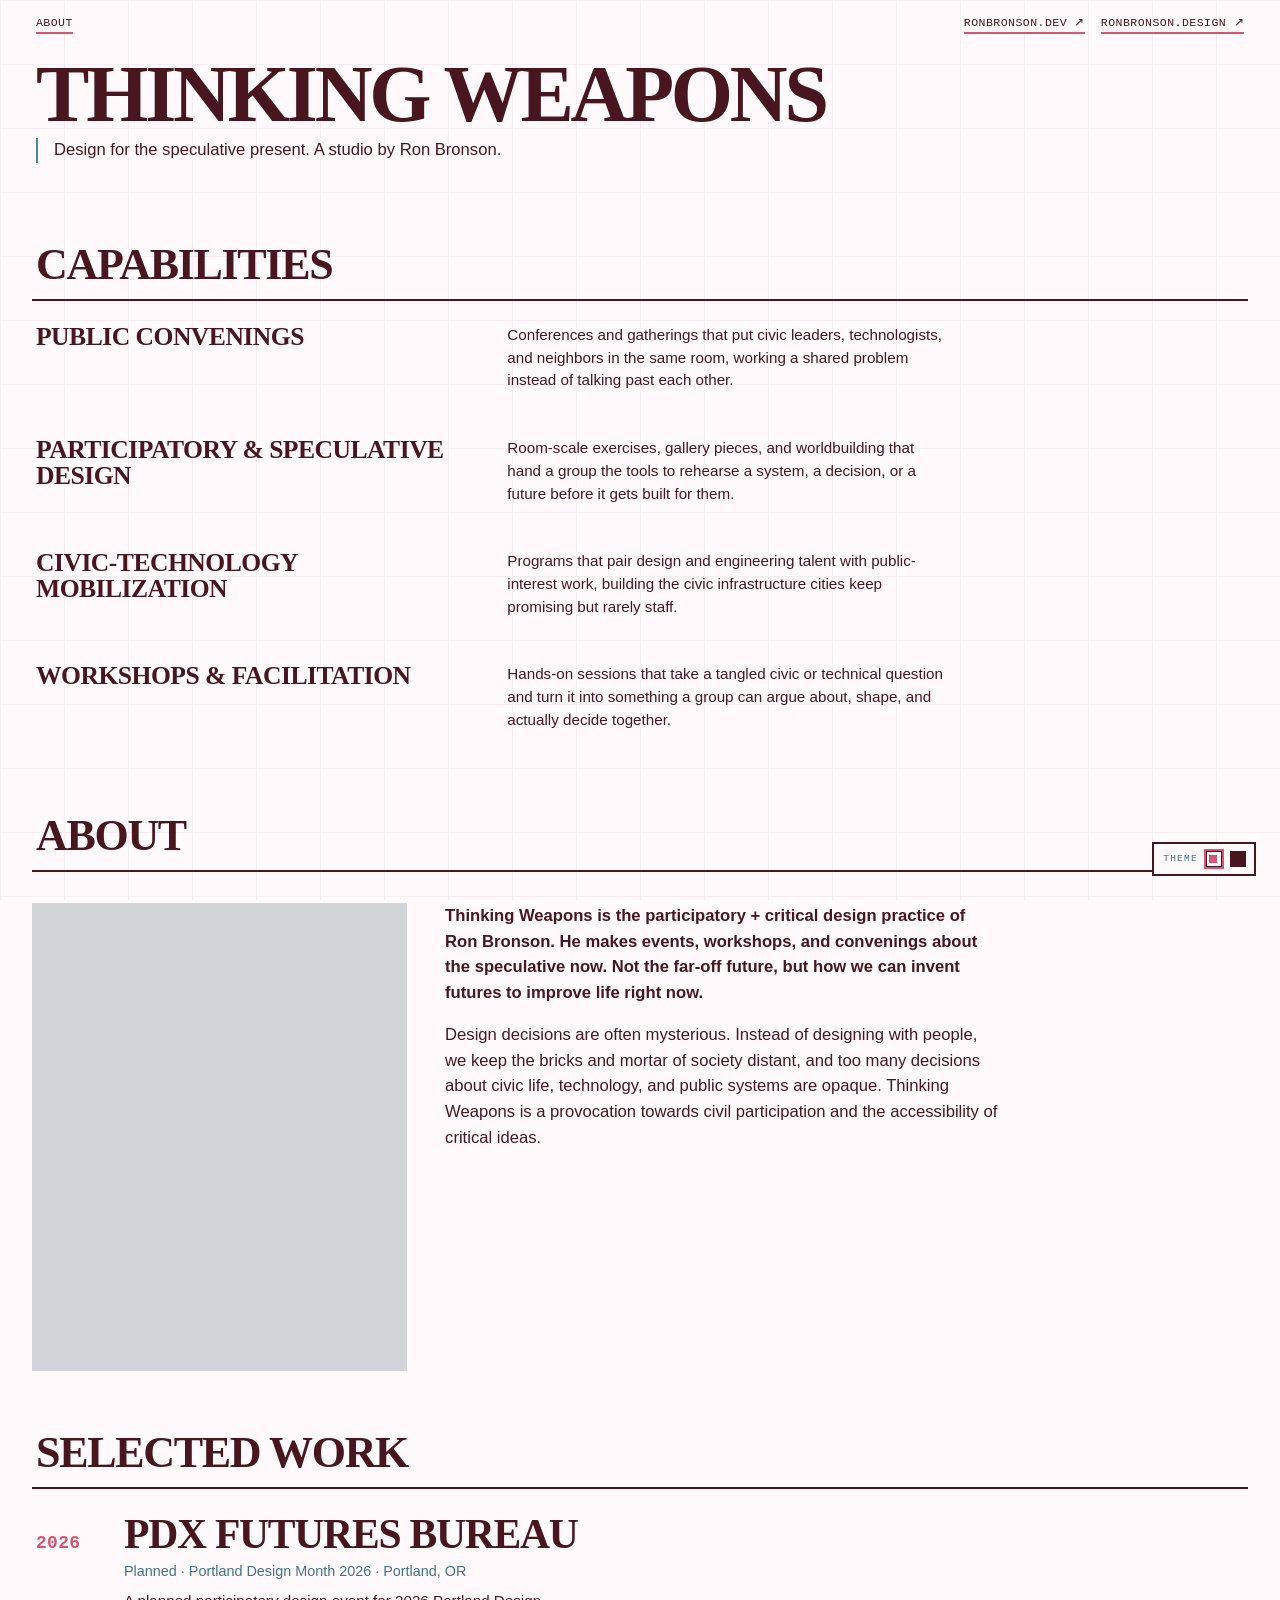
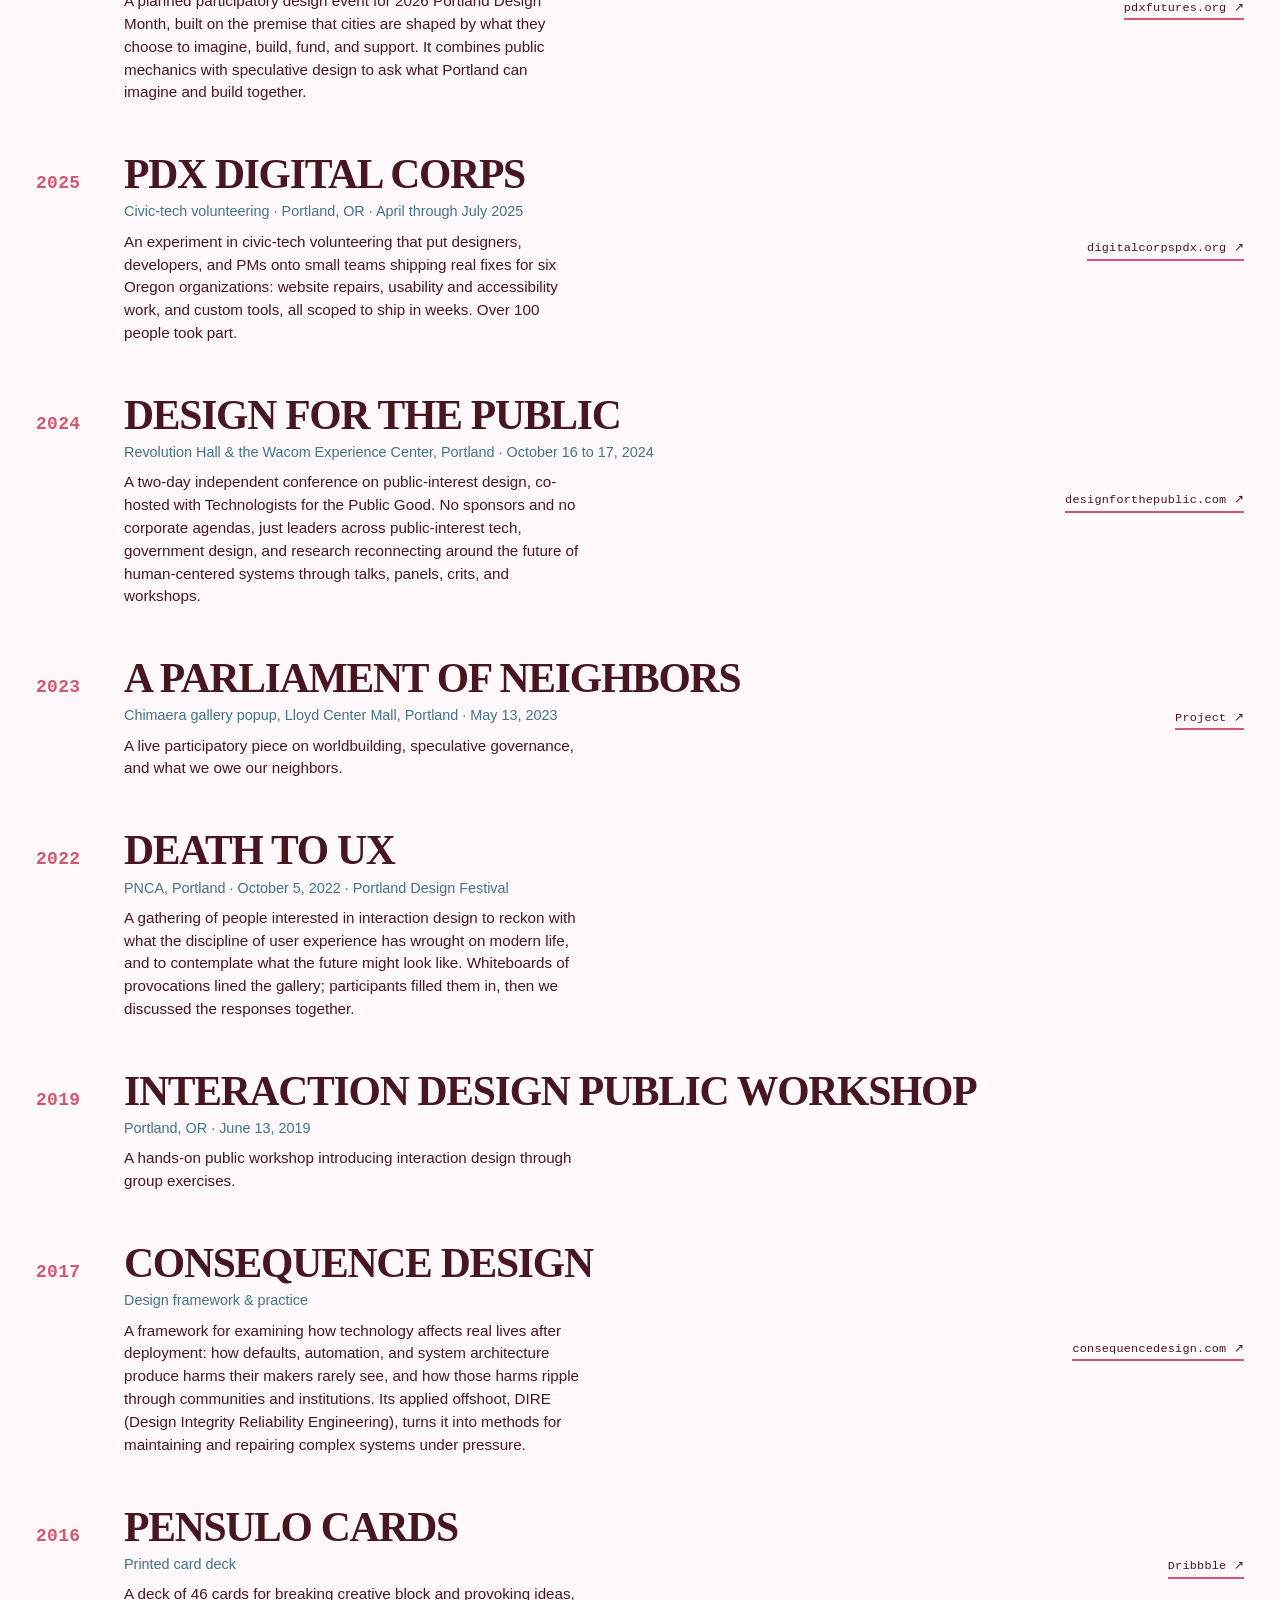
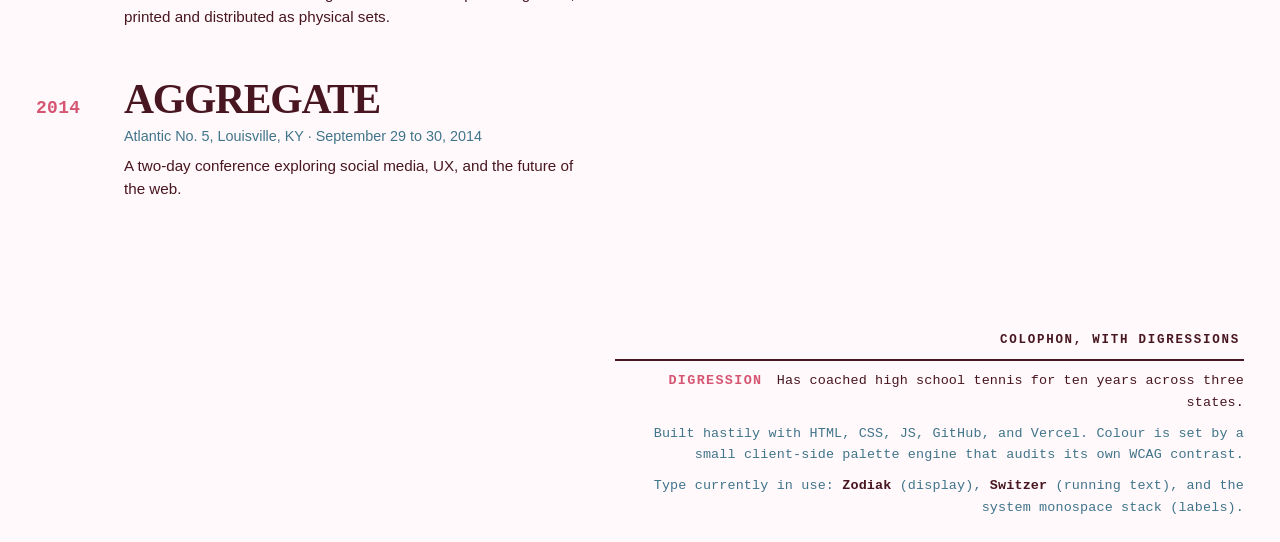
==== index.html @ 035a6232 "Rewrite Consequence Design description from source Describe it as a framework for technology's effec" ====
<!doctype html>
<html lang="en">
  <head>
    <meta charset="utf-8" />
    <meta name="viewport" content="width=device-width, initial-scale=1" />
    <title>Thinking Weapons · Participatory + Critical Design Studio</title>
    <meta
      name="description"
      content="Thinking Weapons is the participatory + critical design practice of Ron Bronson. Multi-day events, workshops, and convenings across civic life, technology, open source, and innovation. Design for the speculative present."
    />
    <link rel="canonical" href="https://thinkingweapons.com/" />
    <meta property="og:type" content="website" />
    <meta property="og:site_name" content="Thinking Weapons" />
    <meta property="og:url" content="https://thinkingweapons.com/" />
    <meta property="og:title" content="Thinking Weapons · Participatory + Critical Design Studio" />
    <meta property="og:description" content="The participatory + critical design practice of Ron Bronson. Multi-day events, workshops, and convenings across civic life, technology, open source, and innovation." />
    <meta property="og:image" content="https://thinkingweapons.com/apple-touch-icon.png" />
    <meta name="twitter:card" content="summary" />
    <meta name="twitter:title" content="Thinking Weapons · Participatory + Critical Design Studio" />
    <meta name="twitter:description" content="The participatory + critical design practice of Ron Bronson. Multi-day events, workshops, and convenings across civic life, technology, open source, and innovation." />
    <meta name="twitter:image" content="https://thinkingweapons.com/apple-touch-icon.png" />
    <link rel="icon" href="favicon.ico" sizes="any" />
    <link rel="icon" type="image/svg+xml" href="favicon.svg" />
    <link rel="icon" type="image/png" sizes="32x32" href="favicon-32.png" />
    <link rel="icon" type="image/png" sizes="16x16" href="favicon-16.png" />
    <link rel="apple-touch-icon" href="apple-touch-icon.png" />
    <link rel="preconnect" href="https://api.fontshare.com" crossorigin />
    <link rel="stylesheet" href="styles.css" />
    <!-- Palette engine sets colour tokens before first paint (no FOUC). -->
    <script src="palette.js"></script>
  </head>
  <body>
    <a class="skip-link" href="#main">Skip to content</a>

    <nav class="topnav" aria-label="Site">
      <a href="#about">About</a>
      <a class="topnav__ext" href="https://ronbronson.dev">ronbronson.dev &#8599;</a>
      <a href="https://ronbronson.design">ronbronson.design &#8599;</a>
    </nav>

    <header class="site-header">
      <a class="site-name" href="index.html" aria-label="Thinking Weapons home">Thinking Weapons</a>
      <p class="site-lede">Design for the speculative present. A studio by Ron Bronson.</p>
    </header>

    <main id="main" tabindex="-1">
      <section class="capabilities" aria-labelledby="capabilities-title">
        <h2 id="capabilities-title">Capabilities</h2>

        <ul class="capability-list">
          <li class="capability">
            <h3 class="capability__title">Public convenings</h3>
            <p class="capability__desc">Conferences and gatherings that put civic leaders, technologists, and neighbors in the same room, working a shared problem instead of talking past each other.</p>
          </li>
          <li class="capability">
            <h3 class="capability__title">Participatory &amp; speculative design</h3>
            <p class="capability__desc">Room-scale exercises, gallery pieces, and worldbuilding that hand a group the tools to rehearse a system, a decision, or a future before it gets built for them.</p>
          </li>
          <li class="capability">
            <h3 class="capability__title">Civic-technology mobilization</h3>
            <p class="capability__desc">Programs that pair design and engineering talent with public-interest work, building the civic infrastructure cities keep promising but rarely staff.</p>
          </li>
          <li class="capability">
            <h3 class="capability__title">Workshops &amp; facilitation</h3>
            <p class="capability__desc">Hands-on sessions that take a tangled civic or technical question and turn it into something a group can argue about, shape, and actually decide together.</p>
          </li>
        </ul>
      </section>

      <section class="about" id="about" aria-labelledby="about-title">
        <h2 id="about-title">About</h2>

        <div class="about__body">
          <figure class="about__photo">
            <img src="studio.jpg" alt="Ron Bronson, Thinking Weapons" loading="lazy" onerror="this.style.display='none'" />
          </figure>
          <div class="about__text">
            <p>Thinking Weapons is the participatory + critical design practice of Ron Bronson. He makes events, workshops, and convenings about the speculative now. Not the far-off future, but how we can invent futures to improve life right now.</p>
            <p>Design decisions are often mysterious. Instead of designing with people, we keep the bricks and mortar of society distant, and too many decisions about civic life, technology, and public systems are opaque. Thinking Weapons is a provocation towards civil participation and the accessibility of critical ideas.</p>
          </div>
        </div>
      </section>

      <section class="events" aria-labelledby="events-title">
        <h2 id="events-title">Selected work</h2>

        <ol class="event-list">
          <li class="event">
            <span class="event__year">2026</span>
            <div class="event__body">
              <h3 class="event__title">PDX Futures Bureau</h3>
              <p class="event__place">Planned &middot; Portland Design Month 2026 &middot; Portland, OR</p>
              <p class="event__desc">A planned participatory design event for 2026 Portland Design Month, built on the premise that cities are shaped by what they choose to imagine, build, fund, and support. It combines public mechanics with speculative design to ask what Portland can imagine and build together.</p>
            </div>
            <a class="event__link" href="https://pdxfutures.org" target="_blank" rel="noopener">pdxfutures.org &#8599;</a>
          </li>

          <li class="event">
            <span class="event__year">2025</span>
            <div class="event__body">
              <h3 class="event__title">PDX Digital Corps</h3>
              <p class="event__place">Civic-tech volunteering &middot; Portland, OR &middot; April through July 2025</p>
              <p class="event__desc">An experiment in civic-tech volunteering that put designers, developers, and PMs onto small teams shipping real fixes for six Oregon organizations: website repairs, usability and accessibility work, and custom tools, all scoped to ship in weeks. Over 100 people took part.</p>
            </div>
            <a class="event__link" href="https://digitalcorpspdx.org" target="_blank" rel="noopener">digitalcorpspdx.org &#8599;</a>
          </li>

          <li class="event">
            <span class="event__year">2024</span>
            <div class="event__body">
              <h3 class="event__title">Design for the Public</h3>
              <p class="event__place">Revolution Hall &amp; the Wacom Experience Center, Portland &middot; October 16 to 17, 2024</p>
              <p class="event__desc">A two-day independent conference on public-interest design, co-hosted with Technologists for the Public Good. No sponsors and no corporate agendas, just leaders across public-interest tech, government design, and research reconnecting around the future of human-centered systems through talks, panels, crits, and workshops.</p>
            </div>
            <a class="event__link" href="https://designforthepublic.com" target="_blank" rel="noopener">designforthepublic.com &#8599;</a>
          </li>

          <li class="event">
            <span class="event__year">2023</span>
            <div class="event__body">
              <h3 class="event__title">A Parliament of Neighbors</h3>
              <p class="event__place">Chimaera gallery popup, Lloyd Center Mall, Portland &middot; May 13, 2023</p>
              <p class="event__desc">A live participatory piece on worldbuilding, speculative governance, and what we owe our neighbors.</p>
            </div>
            <a class="event__link" href="https://www.ronbronson.dev/projects/parliament-of-neighbors.html" target="_blank" rel="noopener">Project &#8599;</a>
          </li>

          <li class="event">
            <span class="event__year">2022</span>
            <div class="event__body">
              <h3 class="event__title">Death to UX</h3>
              <p class="event__place">PNCA, Portland &middot; October 5, 2022 &middot; Portland Design Festival</p>
              <p class="event__desc">A gathering of people interested in interaction design to reckon with what the discipline of user experience has wrought on modern life, and to contemplate what the future might look like. Whiteboards of provocations lined the gallery; participants filled them in, then we discussed the responses together.</p>
            </div>
          </li>

          <li class="event">
            <span class="event__year">2019</span>
            <div class="event__body">
              <h3 class="event__title">Interaction Design Public Workshop</h3>
              <p class="event__place">Portland, OR &middot; June 13, 2019</p>
              <p class="event__desc">A hands-on public workshop introducing interaction design through group exercises.</p>
            </div>
          </li>

          <li class="event">
            <span class="event__year">2017</span>
            <div class="event__body">
              <h3 class="event__title">Consequence Design</h3>
              <p class="event__place">Design framework &amp; practice</p>
              <p class="event__desc">A framework for examining how technology affects real lives after deployment: how defaults, automation, and system architecture produce harms their makers rarely see, and how those harms ripple through communities and institutions. Its applied offshoot, DIRE (Design Integrity Reliability Engineering), turns it into methods for maintaining and repairing complex systems under pressure.</p>
            </div>
            <a class="event__link" href="https://consequencedesign.com" target="_blank" rel="noopener">consequencedesign.com &#8599;</a>
          </li>

          <li class="event">
            <span class="event__year">2016</span>
            <div class="event__body">
              <h3 class="event__title">Pensulo Cards</h3>
              <p class="event__place">Printed card deck</p>
              <p class="event__desc">A deck of 46 cards for breaking creative block and provoking ideas, printed and distributed as physical sets.</p>
            </div>
            <a class="event__link" href="https://dribbble.com/shots/3794375-Pensulo-Card-Deck" target="_blank" rel="noopener">Dribbble &#8599;</a>
          </li>

          <li class="event">
            <span class="event__year">2014</span>
            <div class="event__body">
              <h3 class="event__title">Aggregate</h3>
              <p class="event__place">Atlantic No. 5, Louisville, KY &middot; September 29 to 30, 2014</p>
              <p class="event__desc">A two-day conference exploring social media, UX, and the future of the web.</p>
            </div>
          </li>
        </ol>
      </section>
    </main>

    <footer class="site-footer">
      <section class="colophon" aria-label="Colophon, with Digressions">
        <h2>Colophon, with Digressions</h2>
        <p class="colophon__digression"><span class="digression__label">Digression</span> <span id="digression">Inexplicably, a Green Bay Packers shareholder.</span></p>
        <p>Built hastily with HTML, CSS, JS, GitHub, and Vercel. Colour is set by a small client-side palette engine that audits its own WCAG contrast.</p>
        <p>Type currently in use: <b>Zodiak</b> (display), <b>Switzer</b> (running text), and the system monospace stack (labels).</p>
      </section>
    </footer>
  </body>
</html>
---- styles.css ----
/* ──────────────────────────────────────────────────────────
   Thinking Weapons - participatory design studio.

   A retrofit of the original post-brutalist "Think" scaffold:
   the exposed ruled frames and giant display type are kept, but
   recoloured into a ronbronson.dev / ronbronson.design house
   register - a Bell Labs / IBM technical-memorandum lens. Mono
   metadata labels, a serif display face, and a WCAG-audited
   five-pigment palette written by palette.js before first paint.

   Type (Fontshare-hosted, no Google Fonts - matching the original
   scaffold's ethos; mono falls through to the system stack):
     --display : Zodiak - serif display, masthead + titles
     --text    : Switzer - grotesque body copy (ronbronson's deck face)
     --mono    : system monospace - labels, years, document control
   ────────────────────────────────────────────────────────── */

@import url('https://api.fontshare.com/v2/css?f[]=zodiak@400,700,900&f[]=switzer@400,500,600,700&display=swap');

:root {
  /* Static "Snow" fallback - palette.js overwrites these at load, so a
     JS-off render still lands on the page, never on default white. */
  --bg: #fff9fb;        /* Snow           - paper ground            */
  --bg-deeper: #d3d4d9; /* Alabaster Grey - panel / media ground    */
  --ink: #481620;       /* Night Bordeaux - ink                     */
  --ink-soft: #40748a;  /* Air Force Blue, AA-tuned for soft text   */
  --rule: #4b88a2;      /* Air Force Blue - decorative hairline      */
  --accent: #d55672;    /* Blush Rose     - signal                  */

  /* Structure */
  --frame: 2px;         /* essential grid frame, drawn in --ink */
  --hair: 1px;          /* decorative row hairline, drawn in --rule */
  --max-width: 76rem;

  --display: "Zodiak", "Times New Roman", Georgia, serif;
  --text: "Switzer", "Helvetica Neue", Helvetica, Arial, sans-serif;
  --mono: ui-monospace, SFMono-Regular, Menlo, Consolas, monospace;
}

* {
  box-sizing: border-box;
}

html {
  scroll-behavior: smooth;
}

body {
  margin: 0;
  background: var(--bg);
  color: var(--ink);
  font-family: var(--text);
  font-weight: 500;
  font-size: clamp(1rem, 0.95rem + 0.25vw, 1.15rem);
  line-height: 1.55;
  -webkit-font-smoothing: antialiased;
  text-rendering: optimizeLegibility;
}

/* Faint technical grid - drawn in --ink so it inverts with the theme. */
body::before {
  content: "";
  position: fixed;
  inset: 0;
  pointer-events: none;
  z-index: 0;
  background-image: linear-gradient(var(--ink) 1px, transparent 1px),
    linear-gradient(90deg, var(--ink) 1px, transparent 1px);
  background-size: 4rem 4rem;
  opacity: 0.05;
}

a {
  color: currentColor;
  text-decoration-thickness: 0.1em;
  text-underline-offset: 0.18em;
}

a:hover {
  color: var(--accent);
}

::selection {
  background: var(--accent);
  color: var(--bg);
}

:focus-visible {
  outline: var(--frame) solid var(--accent);
  outline-offset: 0.25rem;
}

.skip-link {
  position: absolute;
  left: 1rem;
  top: 1rem;
  z-index: 3;
  transform: translateY(-200%);
  border: var(--frame) solid var(--ink);
  background: var(--bg);
  padding: 0.6rem 0.8rem;
  font-family: var(--mono);
  font-weight: 600;
  text-transform: uppercase;
}

.skip-link:focus {
  transform: translateY(0);
}

.topnav,
.site-header,
main,
.site-footer {
  position: relative;
  z-index: 1;
  width: min(100% - 1.5rem, var(--max-width));
  margin-inline: auto;
}

/* ── Cross-site links (top right), ronbronson-style ─────────── */
.topnav {
  display: flex;
  flex-wrap: wrap;
  gap: 0.6rem 1rem;
  padding: 0.85rem 0.25rem 0;
  font-family: var(--mono);
  font-size: 0.72rem;
  letter-spacing: 0.04em;
  text-transform: uppercase;
}

.topnav__ext {
  margin-left: auto;
}

.topnav a {
  color: var(--ink);
  text-decoration: none;
  border-bottom: var(--frame) solid var(--accent);
  padding-bottom: 1px;
}

/* ── Masthead ───────────────────────────────────────────────── */
.site-header {
  display: grid;
  gap: 0.5rem;
  padding: 1.5rem 0.25rem 1.25rem;
}

.site-header p,
.site-footer p,
h1,
h2,
h3,
p {
  margin: 0;
}

.site-name {
  font-family: var(--display);
  font-size: clamp(1.9rem, 7vw, 5rem);
  font-weight: 900;
  letter-spacing: -0.04em;
  line-height: 0.9;
  white-space: nowrap;
  text-decoration: none;
  text-transform: uppercase;
}

.site-lede {
  font-family: var(--text);
  font-weight: 500;
  font-size: clamp(1rem, 1.3vw, 1.2rem);
  line-height: 1.5;
  color: var(--ink);
  max-width: 46rem;
  margin-top: 0.9rem;
  border-left: var(--frame) solid var(--rule);
  padding-left: 1rem;
}

/* ── Section labels (mono metadata) ─────────────────────────── */
.label {
  display: block;
  padding: 0 0.25rem 0.6rem;
  font-family: var(--mono);
  font-size: 0.74rem;
  font-weight: 600;
  letter-spacing: 0.12em;
  text-transform: uppercase;
  color: var(--ink-soft);
}

/* ── Bio / intro ────────────────────────────────────────────── */
.bio {
  display: grid;
  gap: 1.25rem;
  padding: clamp(2rem, 6vw, 4.5rem) 0.25rem;
}

.bio .label {
  border-bottom: 0;
  padding: 0;
}

h1 {
  max-width: 36rem;
  font-family: var(--display);
  font-size: clamp(1.7rem, 3.4vw, 3rem);
  font-weight: 700;
  letter-spacing: -0.02em;
  line-height: 1.04;
}

.bio p {
  max-width: 46rem;
  color: var(--ink);
}

.bio > p:first-of-type {
  border-left: var(--frame) solid var(--rule);
  padding-left: 1rem;
  font-size: clamp(1.05rem, 2.2vw, 1.6rem);
  font-weight: 600;
  line-height: 1.3;
  letter-spacing: -0.01em;
  text-wrap: balance;
}

/* ── Sections (capabilities, about, events) ─────────────────── */
.events,
.about,
.capabilities {
  margin-top: clamp(2rem, 5vw, 3.75rem);
}

/* The only divider: a single underline beneath each section heading. */
h2 {
  border-bottom: var(--frame) solid var(--ink);
  padding: 0 0.25rem 0.75rem;
  font-family: var(--display);
  font-size: clamp(1.6rem, 3.6vw, 2.75rem);
  font-weight: 900;
  letter-spacing: -0.03em;
  line-height: 1;
  text-transform: uppercase;
}

/* ── About (inline, with photo) ─────────────────────────────── */
.about__body {
  display: grid;
  grid-template-columns: minmax(11rem, 0.7fr) minmax(0, 1.5fr);
  gap: clamp(1.25rem, 3vw, 2.5rem);
  align-items: start;
  padding-top: clamp(1.25rem, 2.4vw, 2rem);
}

.about__photo {
  margin: 0;
  background: var(--bg-deeper);
  aspect-ratio: 4 / 5;
  overflow: hidden;
}

.about__photo img {
  display: block;
  width: 100%;
  height: 100%;
  object-fit: cover;
}

.about__text {
  display: grid;
  gap: 1rem;
  max-width: 54ch;
}

.about__text p {
  margin: 0;
  font-size: clamp(1rem, 1.3vw, 1.15rem);
  line-height: 1.55;
  color: var(--ink);
}

.about__text p:first-child {
  font-weight: 600;
}

/* ── Capabilities list ──────────────────────────────────────── */
.capability-list {
  margin: 0;
  padding: 0;
  list-style: none;
}

.capability {
  display: grid;
  grid-template-columns: minmax(11rem, 0.85fr) minmax(14rem, 1.4fr);
  gap: 0.4rem 1.5rem;
  padding: clamp(0.9rem, 2vw, 1.4rem) 0.25rem;
}

.capability__title {
  font-family: var(--display);
  font-size: clamp(1.15rem, 2vw, 1.6rem);
  font-weight: 700;
  letter-spacing: -0.02em;
  line-height: 1.02;
  text-transform: uppercase;
}

.capability__desc {
  font-family: var(--text);
  font-size: clamp(0.95rem, 1.1vw, 1.05rem);
  line-height: 1.5;
  color: var(--ink);
  max-width: 52ch;
}

.event-list {
  margin: 0;
  padding: 0;
  list-style: none;
  counter-reset: none;
}

.event {
  display: grid;
  grid-template-columns: minmax(4rem, auto) minmax(0, 1fr) auto;
  align-items: baseline;
  gap: 0.5rem 1.5rem;
  padding: clamp(1rem, 2.2vw, 1.6rem) 0.25rem;
}

.event__year {
  font-family: var(--mono);
  font-size: clamp(1rem, 1.4vw, 1.25rem);
  font-weight: 600;
  color: var(--accent);
  letter-spacing: 0.02em;
}

.event__body {
  display: grid;
  gap: 0.35rem;
}

.event__title {
  font-family: var(--display);
  font-size: clamp(1.5rem, 3.4vw, 2.6rem);
  font-weight: 700;
  letter-spacing: -0.03em;
  line-height: 0.95;
  text-transform: uppercase;
}

.event__place {
  font-family: var(--text);
  font-size: clamp(0.9rem, 1.1vw, 1rem);
  color: var(--ink-soft);
}

.event__desc {
  font-family: var(--text);
  font-size: clamp(0.95rem, 1.1vw, 1.05rem);
  line-height: 1.5;
  color: var(--ink);
  max-width: 54ch;
  margin-top: 0.15rem;
}

.event__link {
  align-self: center;
  font-family: var(--mono);
  font-size: 0.74rem;
  letter-spacing: 0.02em;
  color: var(--ink);
  text-decoration: none;
  white-space: nowrap;
  border-bottom: var(--frame) solid var(--accent);
  padding-bottom: 1px;
}

/* ── Footer / colophon (ported from ronbronson.dev/.design) ──── */
.site-footer {
  margin-top: clamp(3rem, 7vw, 5.5rem);
  padding: 1.25rem 0.25rem 1.5rem;
}

.colophon {
  max-width: 78ch;
  margin-left: auto;
  font-family: var(--mono);
  font-size: clamp(0.8rem, 1.05vw, 0.9rem);
  line-height: 1.6;
  letter-spacing: 0.01em;
  color: var(--ink-soft);
  text-align: right;
}

.colophon h2 {
  margin: 0 0 0.6rem;
  font-family: var(--mono);
  font-size: 0.78rem;
  font-weight: 600;
  letter-spacing: 0.14em;
  text-transform: uppercase;
  color: var(--ink);
}

.colophon p {
  margin: 0;
}

.colophon p + p {
  margin-top: 0.7em;
}

.colophon b {
  color: var(--ink);
  font-weight: 600;
}

.colophon a {
  color: var(--ink);
  border-bottom: var(--frame) solid var(--accent);
  padding-bottom: 1px;
  text-decoration: none;
}

.colophon a:hover {
  color: var(--accent);
}

.colophon__digression {
  color: var(--ink);
}

.digression__label {
  margin-right: 6px;
  font-weight: 600;
  letter-spacing: 0.1em;
  text-transform: uppercase;
  color: var(--accent);
}

/* ── Palette dock - square, ruled (ported from ronbronson) ──── */
.palette-dock {
  position: fixed;
  bottom: clamp(0.9rem, 2vw, 1.5rem);
  right: clamp(0.9rem, 2vw, 1.5rem);
  z-index: 80;
  display: inline-flex;
  gap: 0.5rem;
  align-items: center;
  padding: 0.45rem 0.55rem;
  background: var(--bg);
  border: var(--frame) solid var(--ink);
}

.palette-dock__tag {
  font-family: var(--mono);
  font-size: 0.6rem;
  letter-spacing: 0.12em;
  color: var(--ink-soft);
}

.palette-swatch {
  width: 16px;
  height: 16px;
  border: var(--hair) solid var(--ink);
  background: var(--sw-bg);
  padding: 0;
  cursor: pointer;
  position: relative;
  transition: transform 0.1s ease;
}

.palette-swatch::after {
  content: "";
  position: absolute;
  inset: 3px;
  background: var(--sw-accent);
  transform: scale(0);
  transition: transform 0.12s ease;
}

.palette-swatch:hover {
  transform: translateY(-2px);
}

.palette-swatch:focus-visible {
  outline: var(--frame) solid var(--accent);
  outline-offset: 2px;
}

.palette-swatch[aria-pressed="true"] {
  box-shadow: 0 0 0 2px var(--accent);
}

.palette-swatch[aria-pressed="true"]::after {
  transform: scale(1);
}

@media (prefers-reduced-motion: reduce) {
  html {
    scroll-behavior: auto;
  }
  .palette-swatch,
  .palette-swatch::after {
    transition: none;
  }
}

@media (max-width: 720px) {
  .event {
    grid-template-columns: 1fr;
    gap: 0.4rem;
  }

  .capability {
    grid-template-columns: 1fr;
  }

  .about__body {
    grid-template-columns: 1fr;
  }

  .about__photo {
    max-width: 22rem;
  }

  .event__link {
    justify-self: start;
  }
}
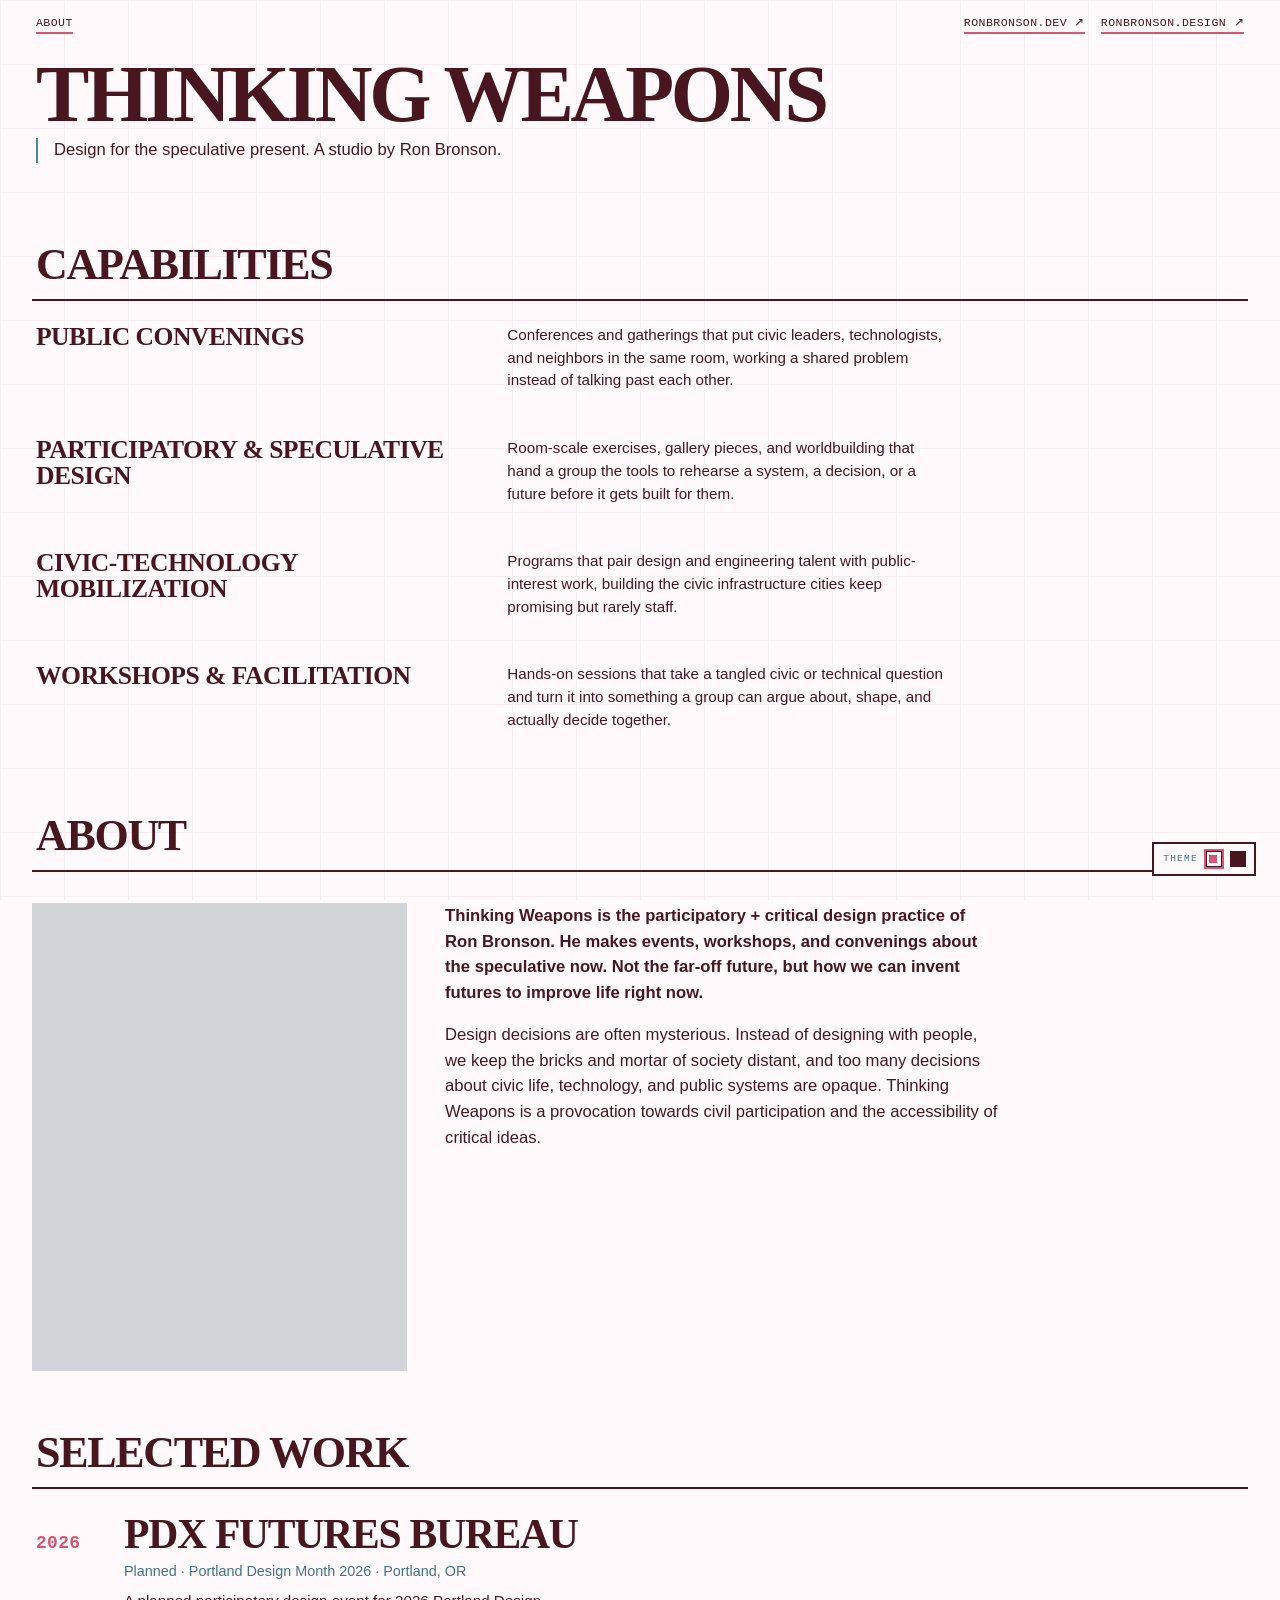
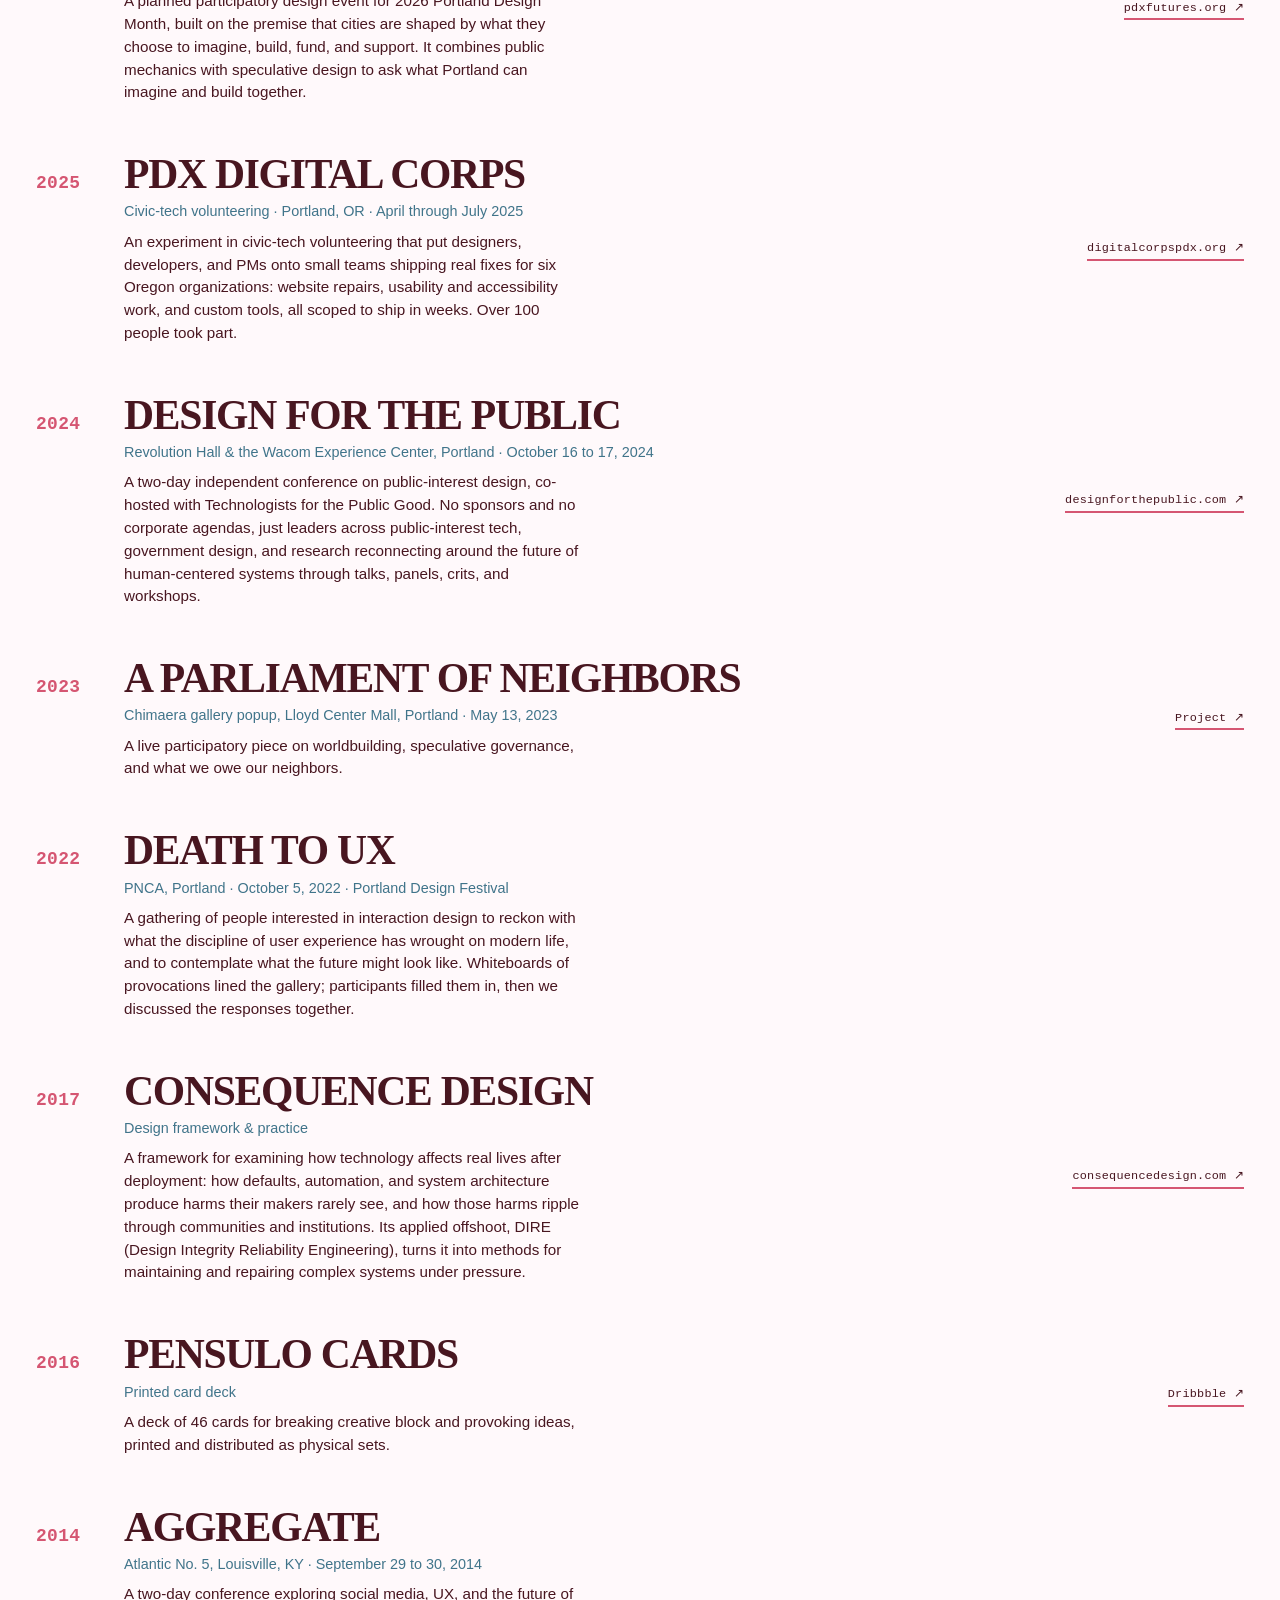
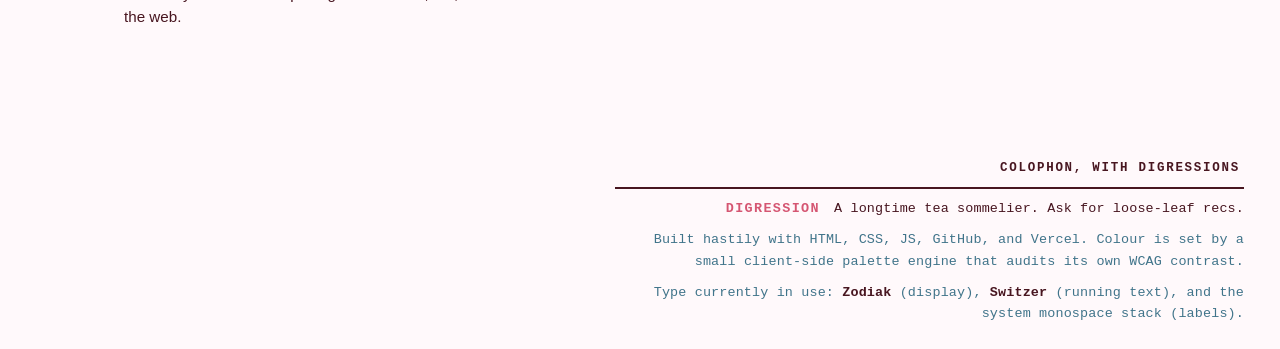
==== commit cd53479e: "Remove the 2019 workshop entry Co-Authored-By: Claude Opus 4.8 <noreply@anthropic.com> Claude-Sessio" ====
--- a/index.html
+++ b/index.html
@@ -135,15 +135,6 @@
           </li>
 
           <li class="event">
-            <span class="event__year">2019</span>
-            <div class="event__body">
-              <h3 class="event__title">Interaction Design Public Workshop</h3>
-              <p class="event__place">Portland, OR &middot; June 13, 2019</p>
-              <p class="event__desc">A hands-on public workshop introducing interaction design through group exercises.</p>
-            </div>
-          </li>
-
-          <li class="event">
             <span class="event__year">2017</span>
             <div class="event__body">
               <h3 class="event__title">Consequence Design</h3>
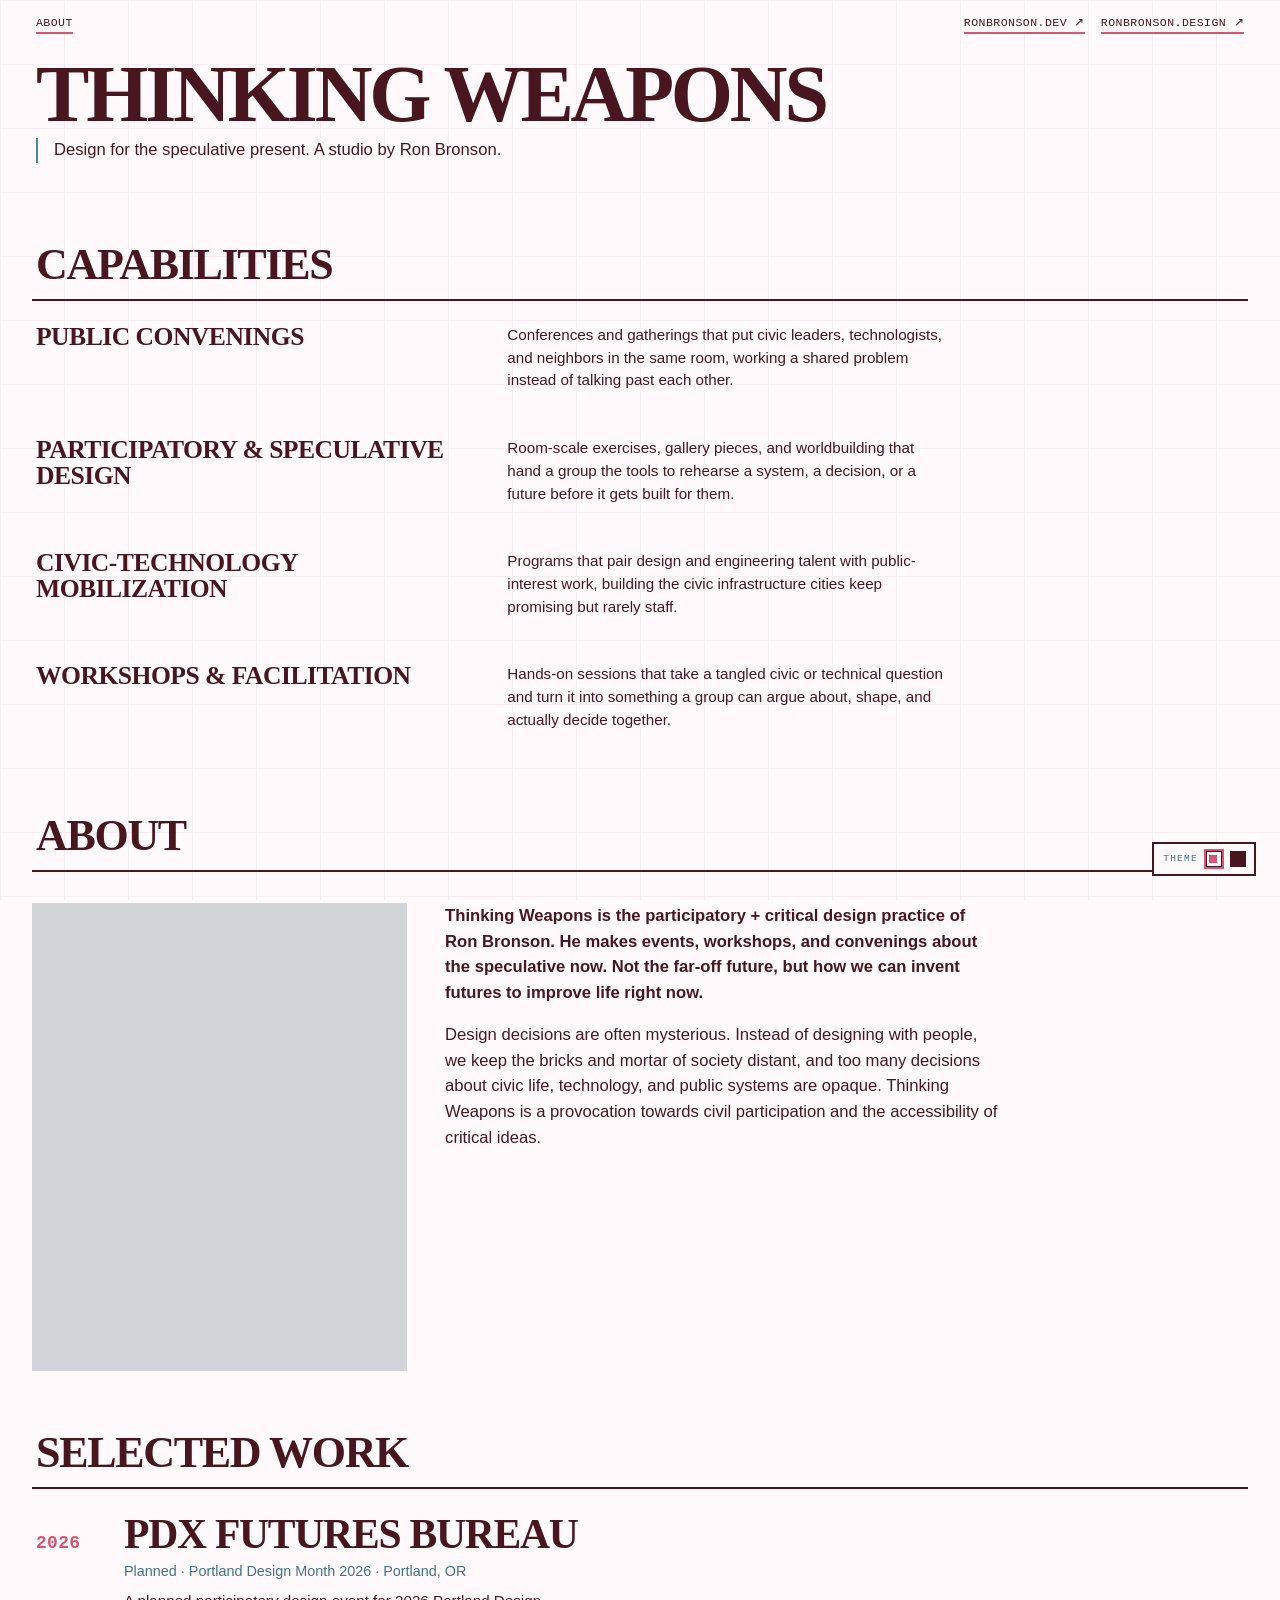
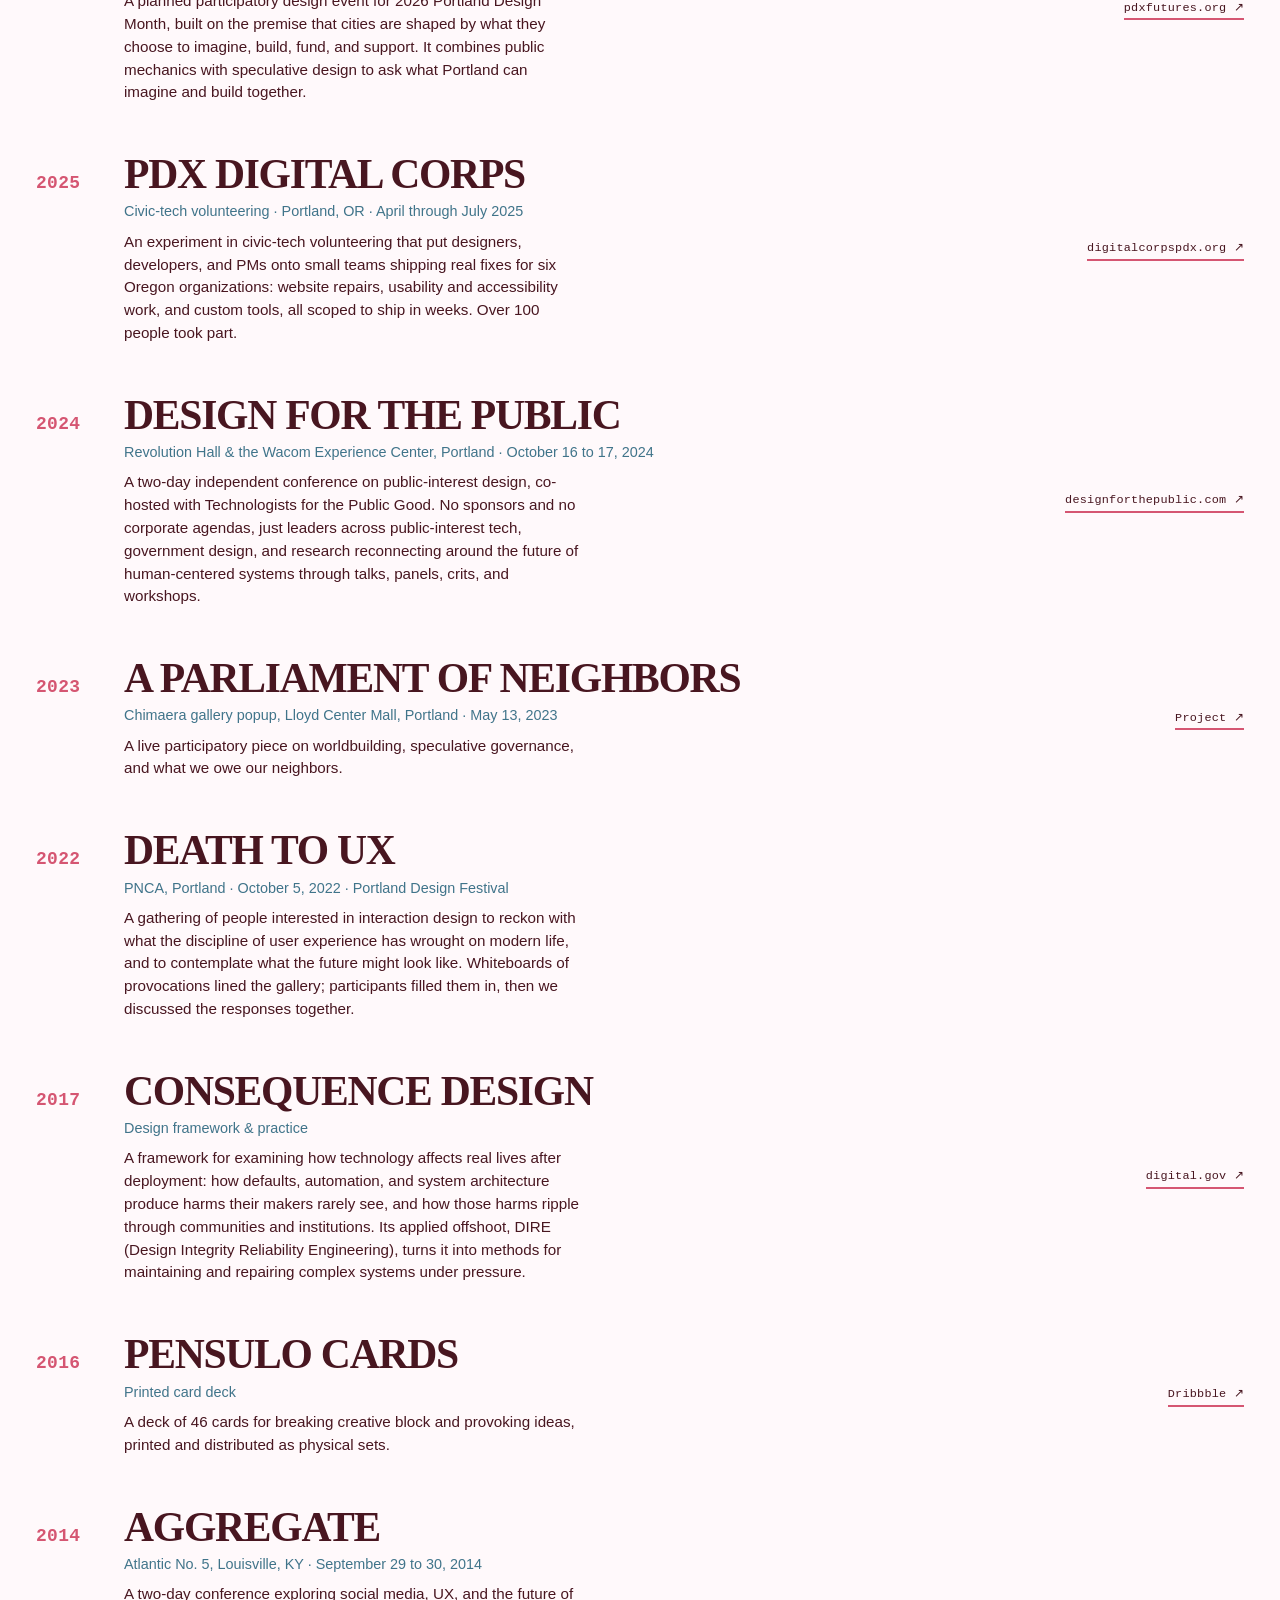
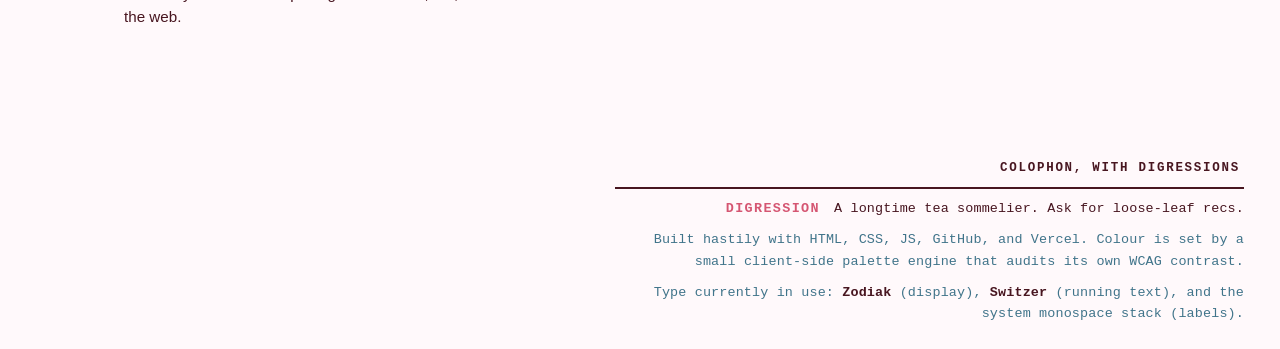
==== commit 804aa1b1: "Point Consequence Design link to the digital.gov resource Co-Authored-By: Claude Opus 4.8 <noreply@a" ====
--- a/index.html
+++ b/index.html
@@ -141,7 +141,7 @@
               <p class="event__place">Design framework &amp; practice</p>
               <p class="event__desc">A framework for examining how technology affects real lives after deployment: how defaults, automation, and system architecture produce harms their makers rarely see, and how those harms ripple through communities and institutions. Its applied offshoot, DIRE (Design Integrity Reliability Engineering), turns it into methods for maintaining and repairing complex systems under pressure.</p>
             </div>
-            <a class="event__link" href="https://consequencedesign.com" target="_blank" rel="noopener">consequencedesign.com &#8599;</a>
+            <a class="event__link" href="https://digital.gov/resources/deceptive-design-how-to-identify-and-combat-consequence-design" target="_blank" rel="noopener">digital.gov &#8599;</a>
           </li>
 
           <li class="event">
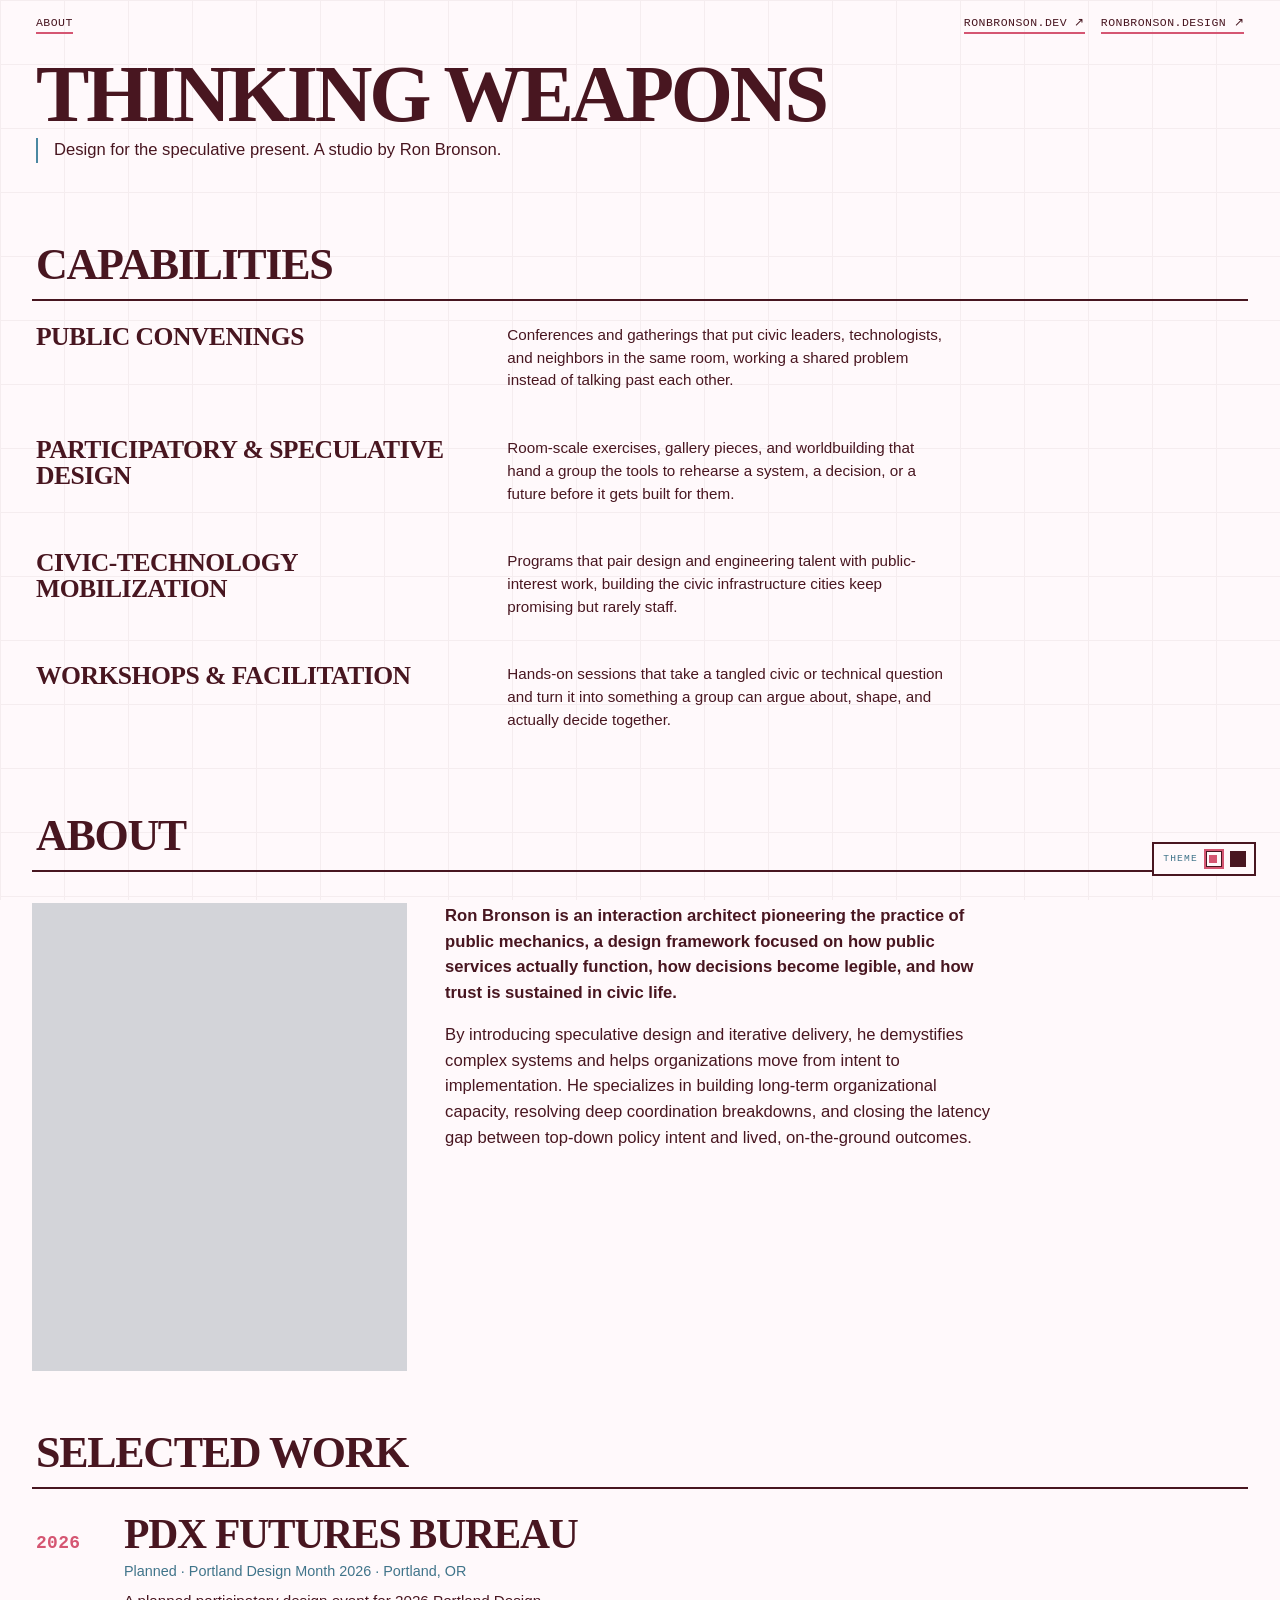
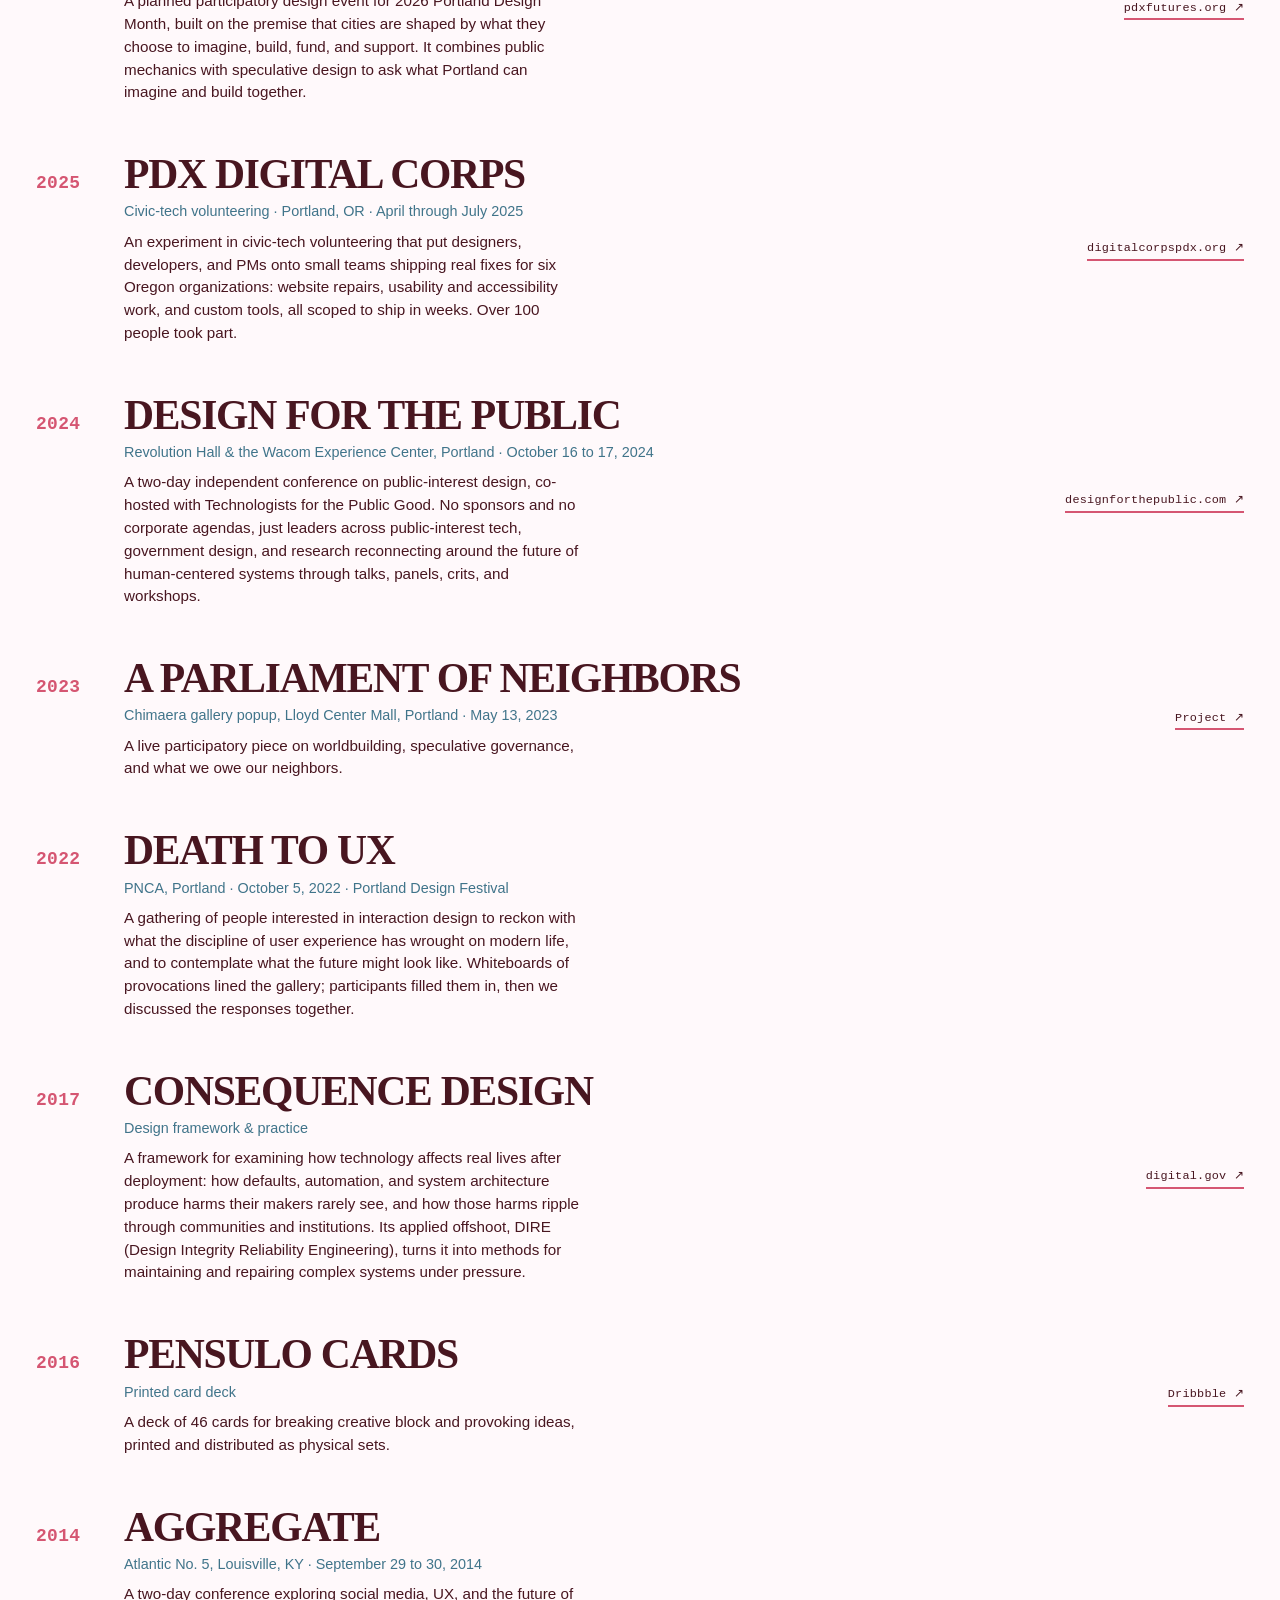
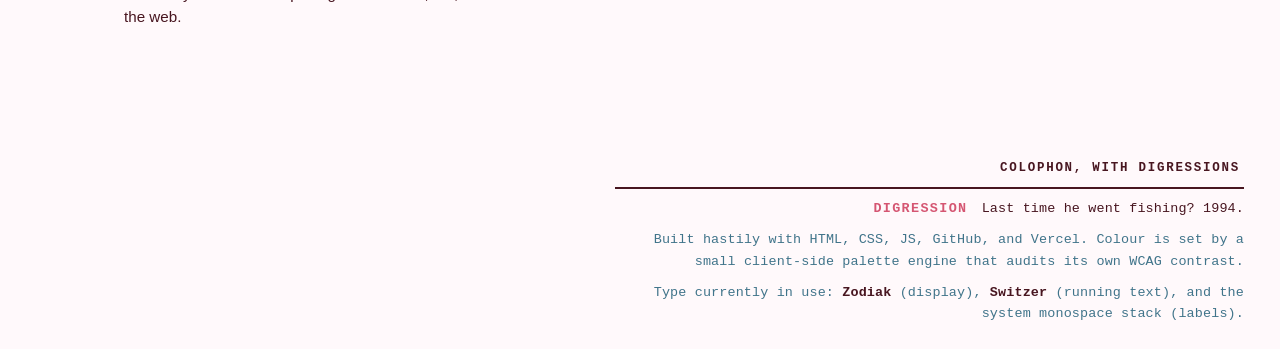
==== commit 84d8bceb: "Update About bio (public mechanics) Replace the studio statement with Ron Bronson's bio: interaction" ====
--- a/index.html
+++ b/index.html
@@ -72,11 +72,11 @@
 
         <div class="about__body">
           <figure class="about__photo">
-            <img src="studio.jpg" alt="Ron Bronson, Thinking Weapons" loading="lazy" onerror="this.style.display='none'" />
+            <img src="studio.jpg" alt="Ron Bronson leading a participatory design workshop" loading="lazy" onerror="this.style.display='none'" />
           </figure>
           <div class="about__text">
-            <p>Thinking Weapons is the participatory + critical design practice of Ron Bronson. He makes events, workshops, and convenings about the speculative now. Not the far-off future, but how we can invent futures to improve life right now.</p>
-            <p>Design decisions are often mysterious. Instead of designing with people, we keep the bricks and mortar of society distant, and too many decisions about civic life, technology, and public systems are opaque. Thinking Weapons is a provocation towards civil participation and the accessibility of critical ideas.</p>
+            <p>Ron Bronson is an interaction architect pioneering the practice of public mechanics, a design framework focused on how public services actually function, how decisions become legible, and how trust is sustained in civic life.</p>
+            <p>By introducing speculative design and iterative delivery, he demystifies complex systems and helps organizations move from intent to implementation. He specializes in building long-term organizational capacity, resolving deep coordination breakdowns, and closing the latency gap between top-down policy intent and lived, on-the-ground outcomes.</p>
           </div>
         </div>
       </section>
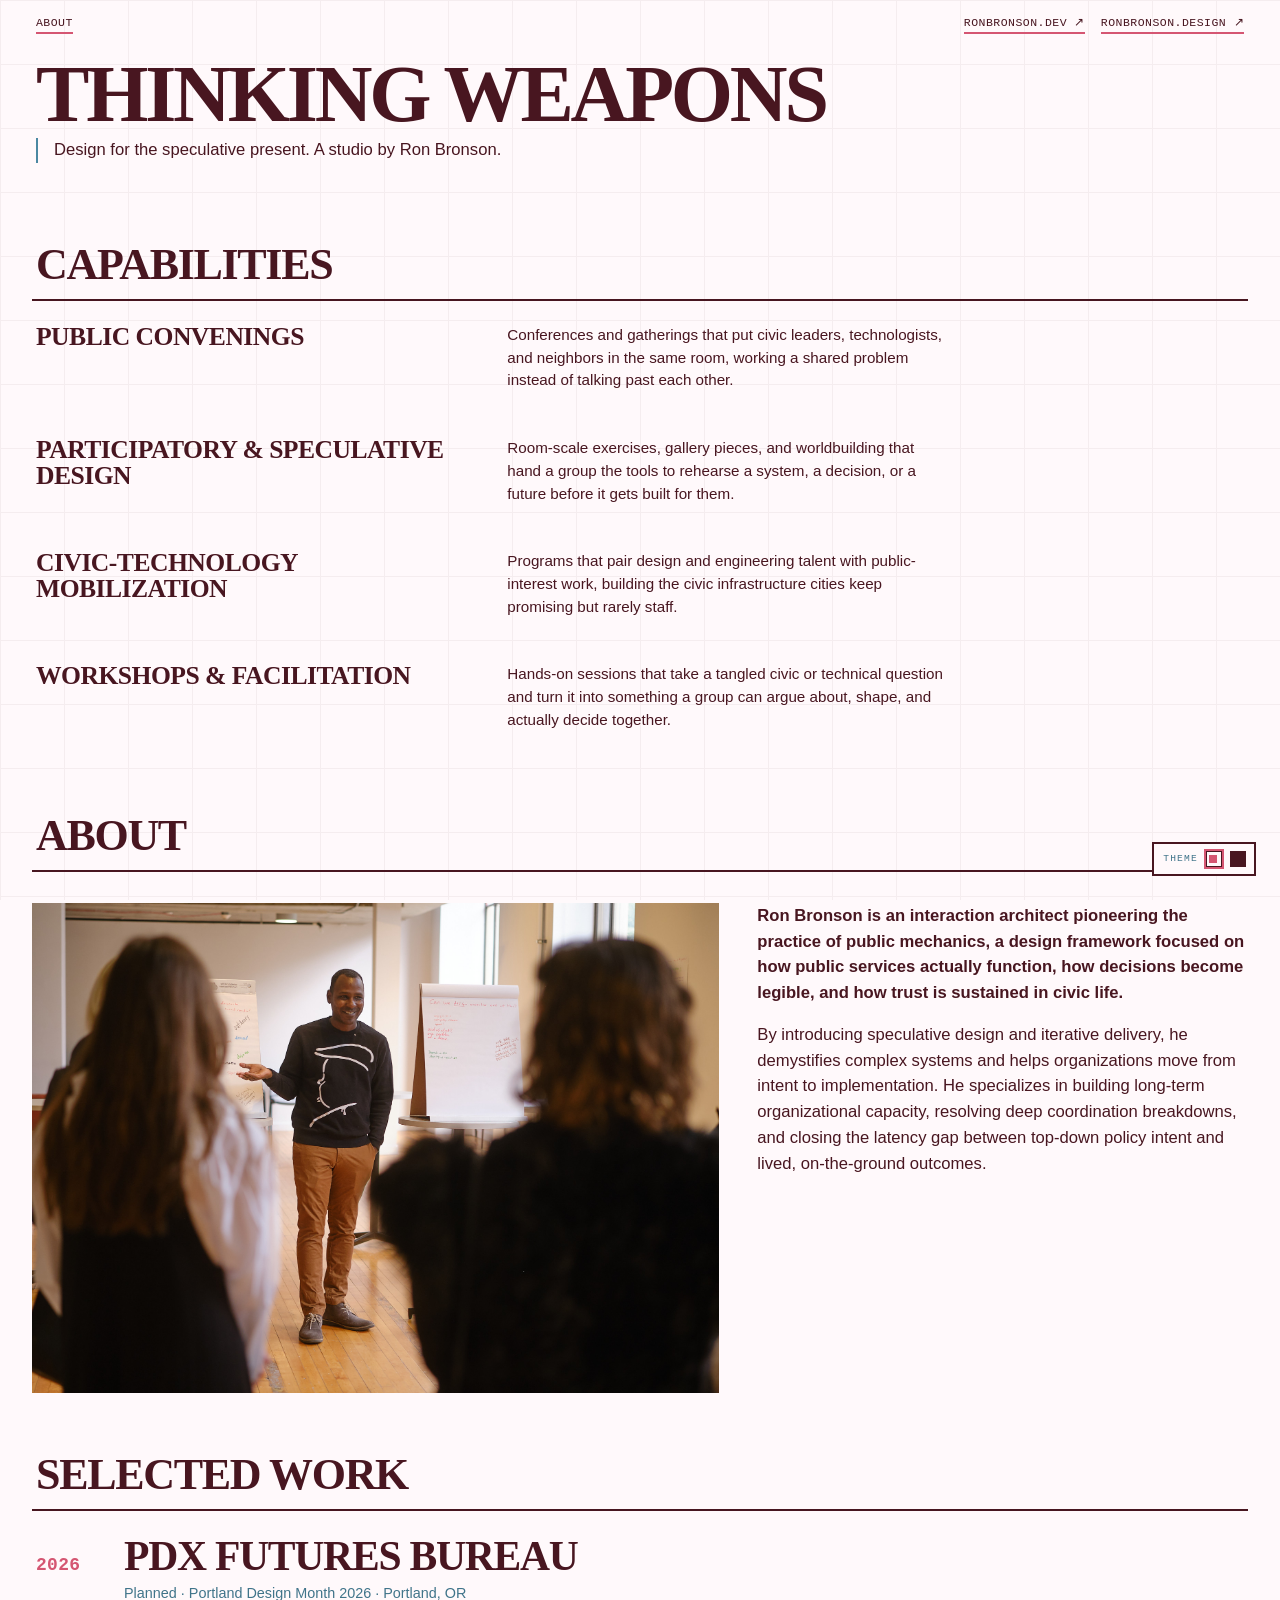
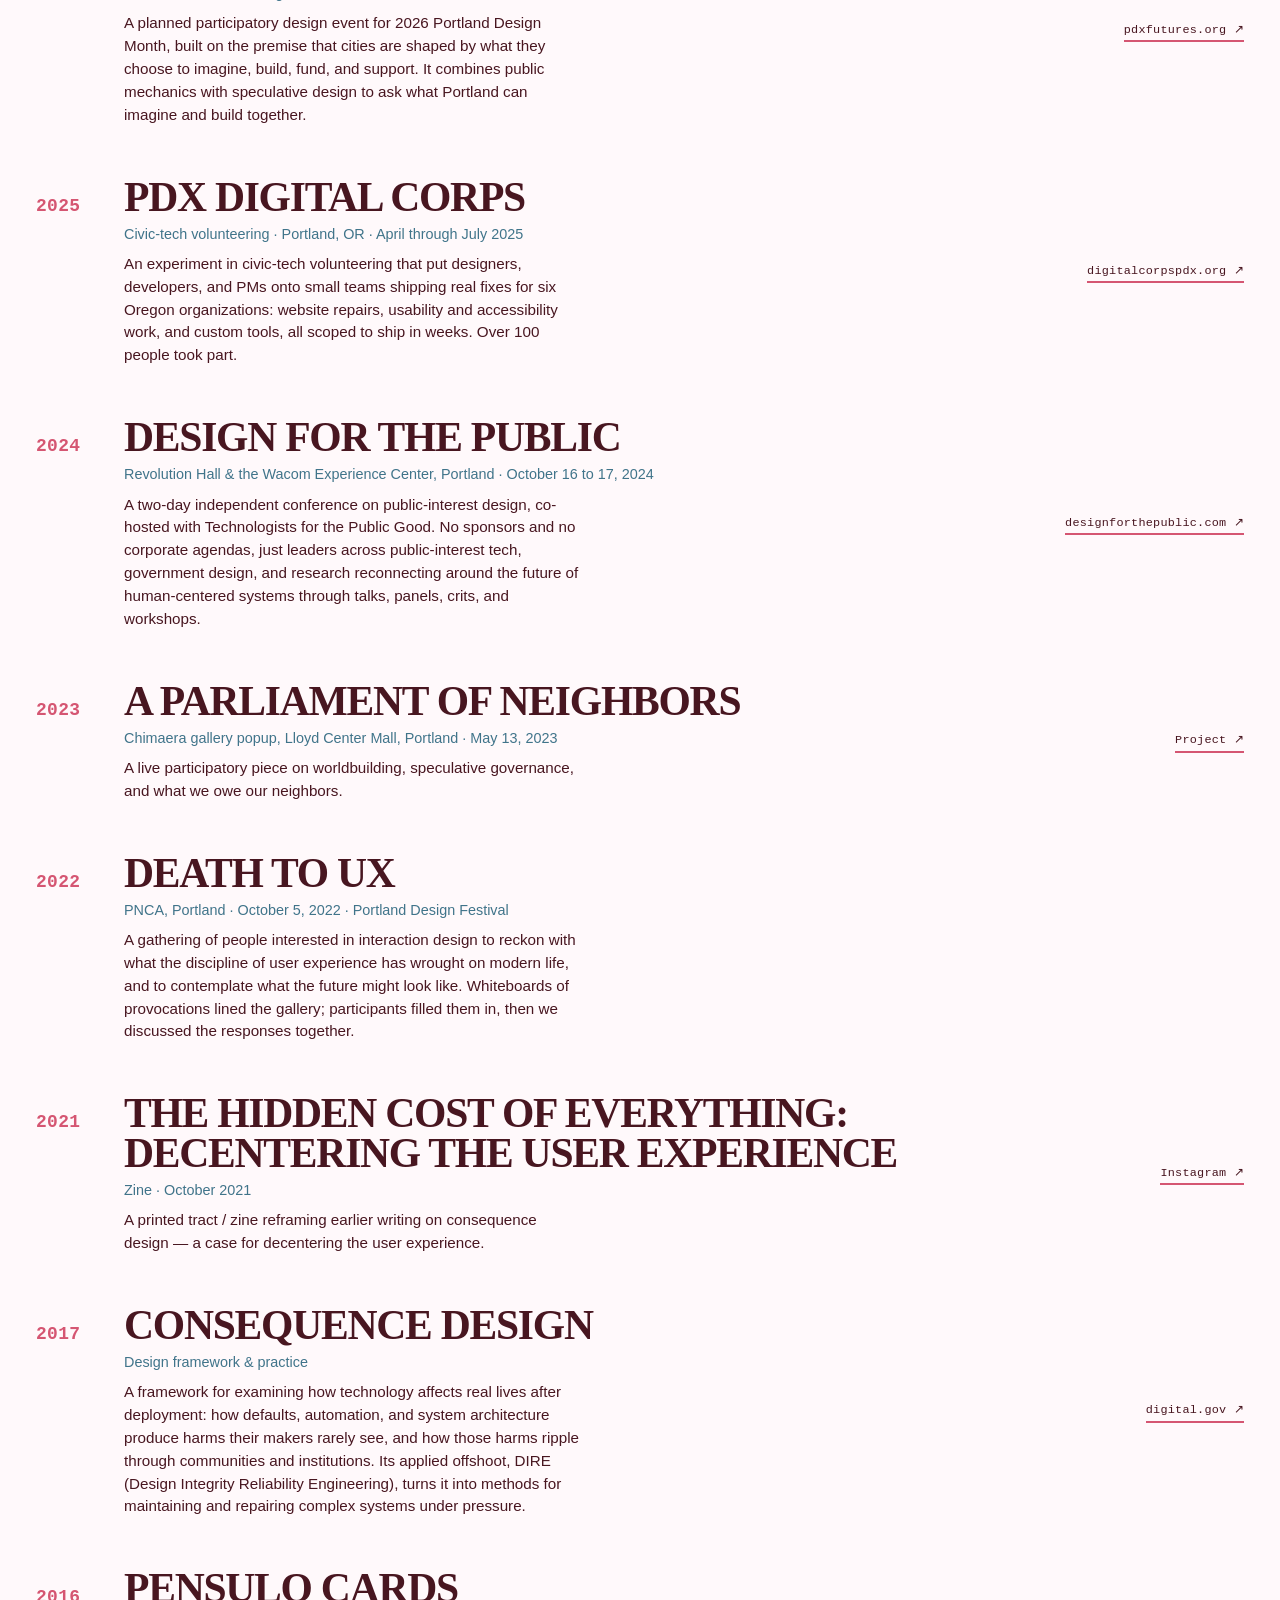
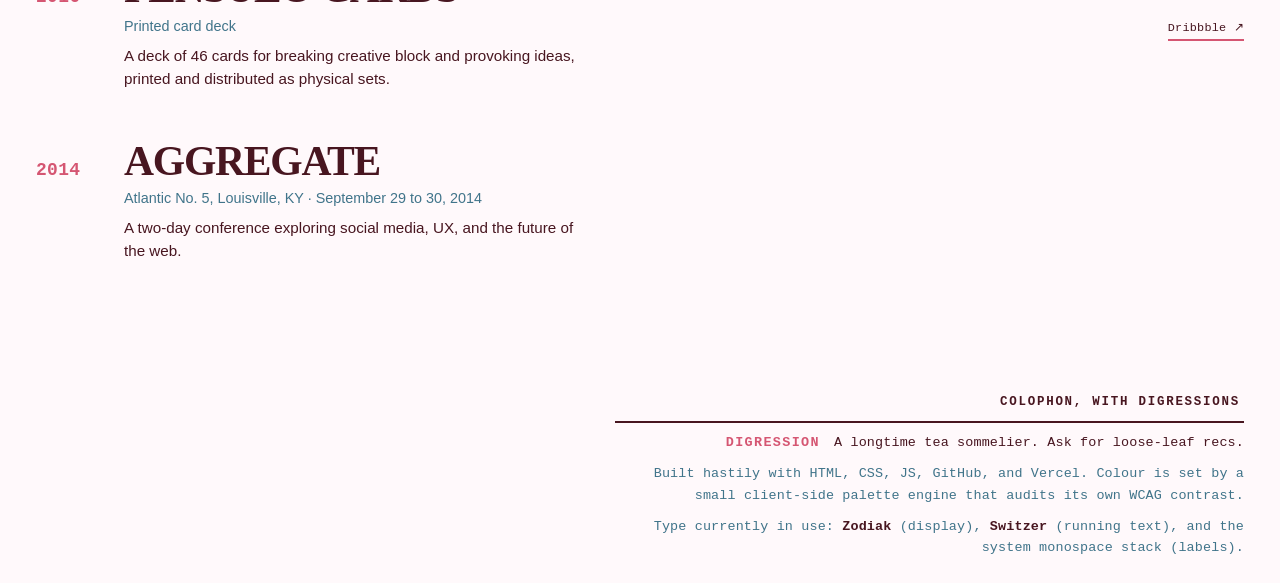
==== commit 7821dfda: "Add Hidden Cost of Everything zine (2021) to Selected work Co-Authored-By: Claude Opus 4.8 <noreply@" ====
--- a/index.html
+++ b/index.html
@@ -135,6 +135,16 @@
           </li>
 
           <li class="event">
+            <span class="event__year">2021</span>
+            <div class="event__body">
+              <h3 class="event__title">The Hidden Cost of Everything: Decentering the User Experience</h3>
+              <p class="event__place">Zine &middot; October 2021</p>
+              <p class="event__desc">A printed tract / zine reframing earlier writing on consequence design &mdash; a case for decentering the user experience.</p>
+            </div>
+            <a class="event__link" href="https://www.instagram.com/p/CVmNmqGlWE7/" target="_blank" rel="noopener">Instagram &#8599;</a>
+          </li>
+
+          <li class="event">
             <span class="event__year">2017</span>
             <div class="event__body">
               <h3 class="event__title">Consequence Design</h3>
--- a/styles.css
+++ b/styles.css
@@ -250,7 +250,7 @@
 /* ── About (inline, with photo) ─────────────────────────────── */
 .about__body {
   display: grid;
-  grid-template-columns: minmax(11rem, 0.7fr) minmax(0, 1.5fr);
+  grid-template-columns: minmax(0, 1.4fr) minmax(13rem, 1fr);
   gap: clamp(1.25rem, 3vw, 2.5rem);
   align-items: start;
   padding-top: clamp(1.25rem, 2.4vw, 2rem);
@@ -259,7 +259,7 @@
 .about__photo {
   margin: 0;
   background: var(--bg-deeper);
-  aspect-ratio: 4 / 5;
+  aspect-ratio: 7 / 5;
   overflow: hidden;
 }
 
@@ -527,10 +527,6 @@
     grid-template-columns: 1fr;
   }
 
-  .about__photo {
-    max-width: 22rem;
-  }
-
   .event__link {
     justify-self: start;
   }
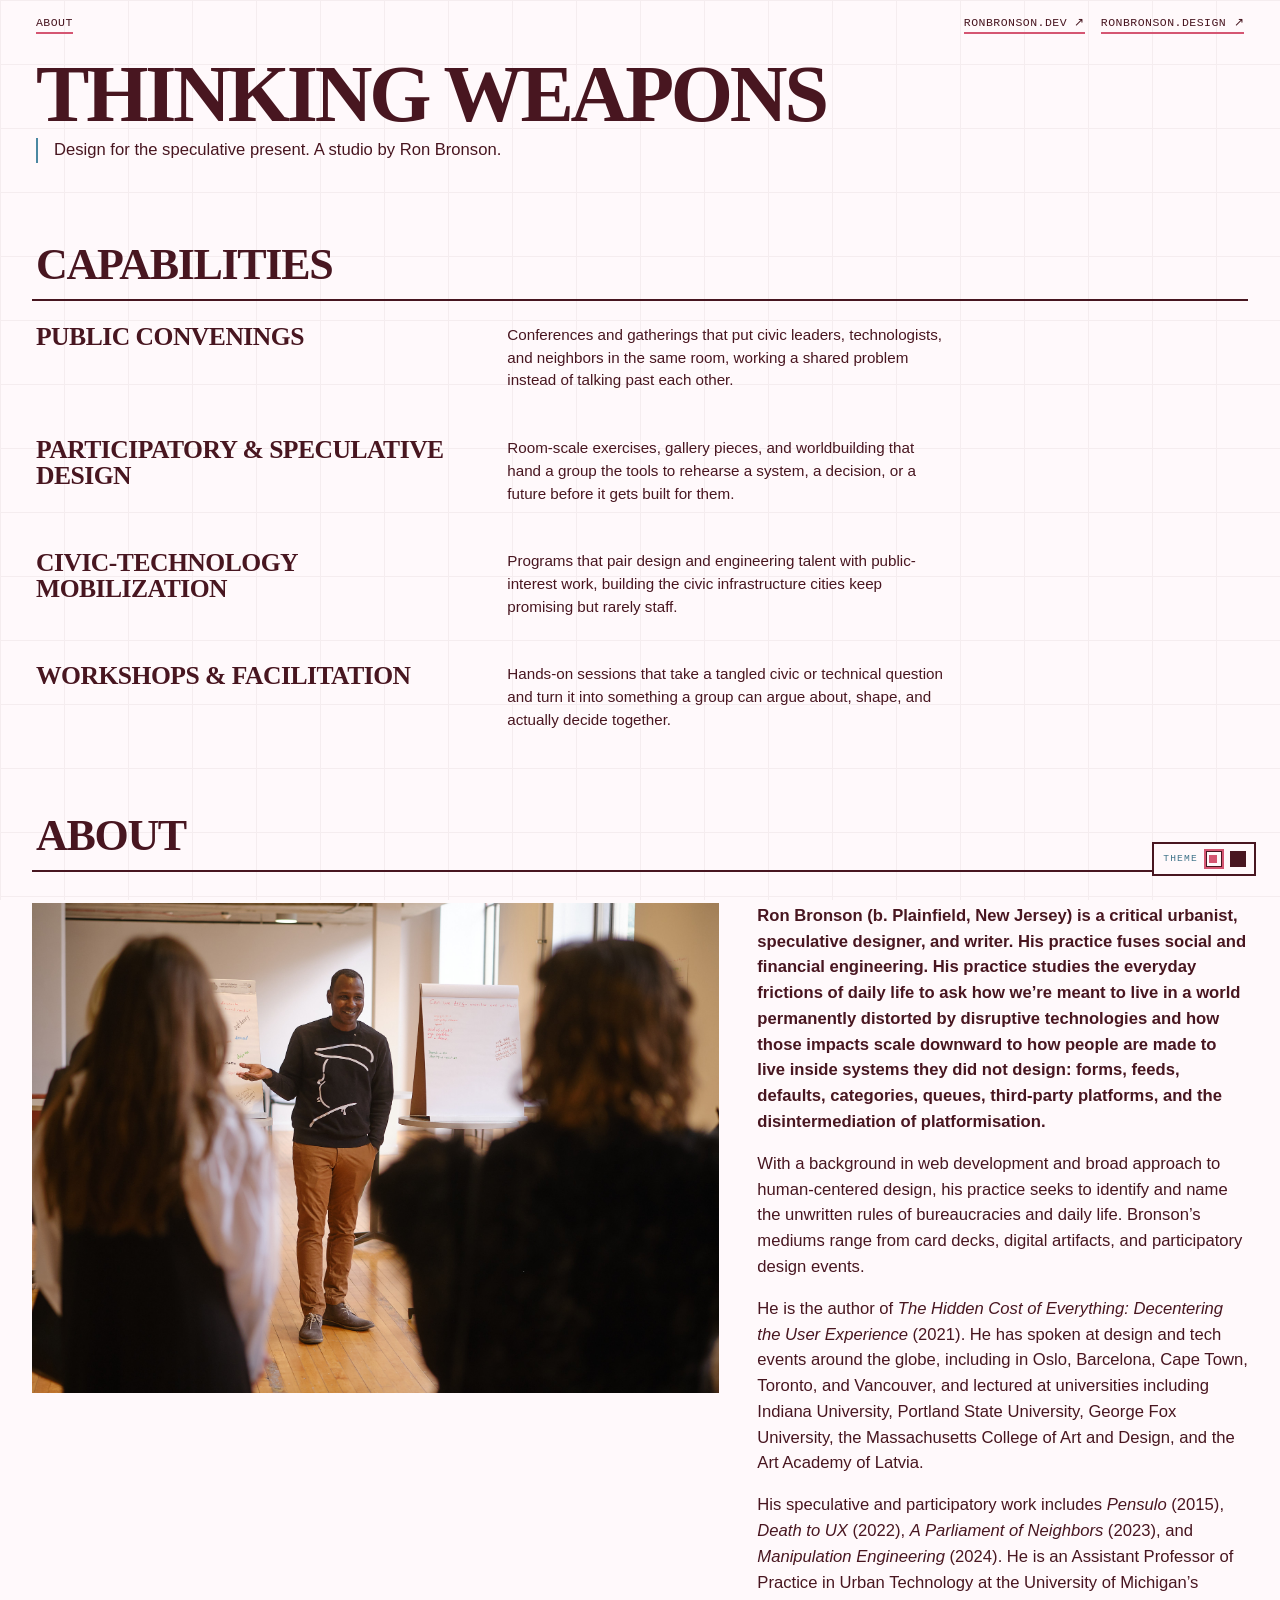
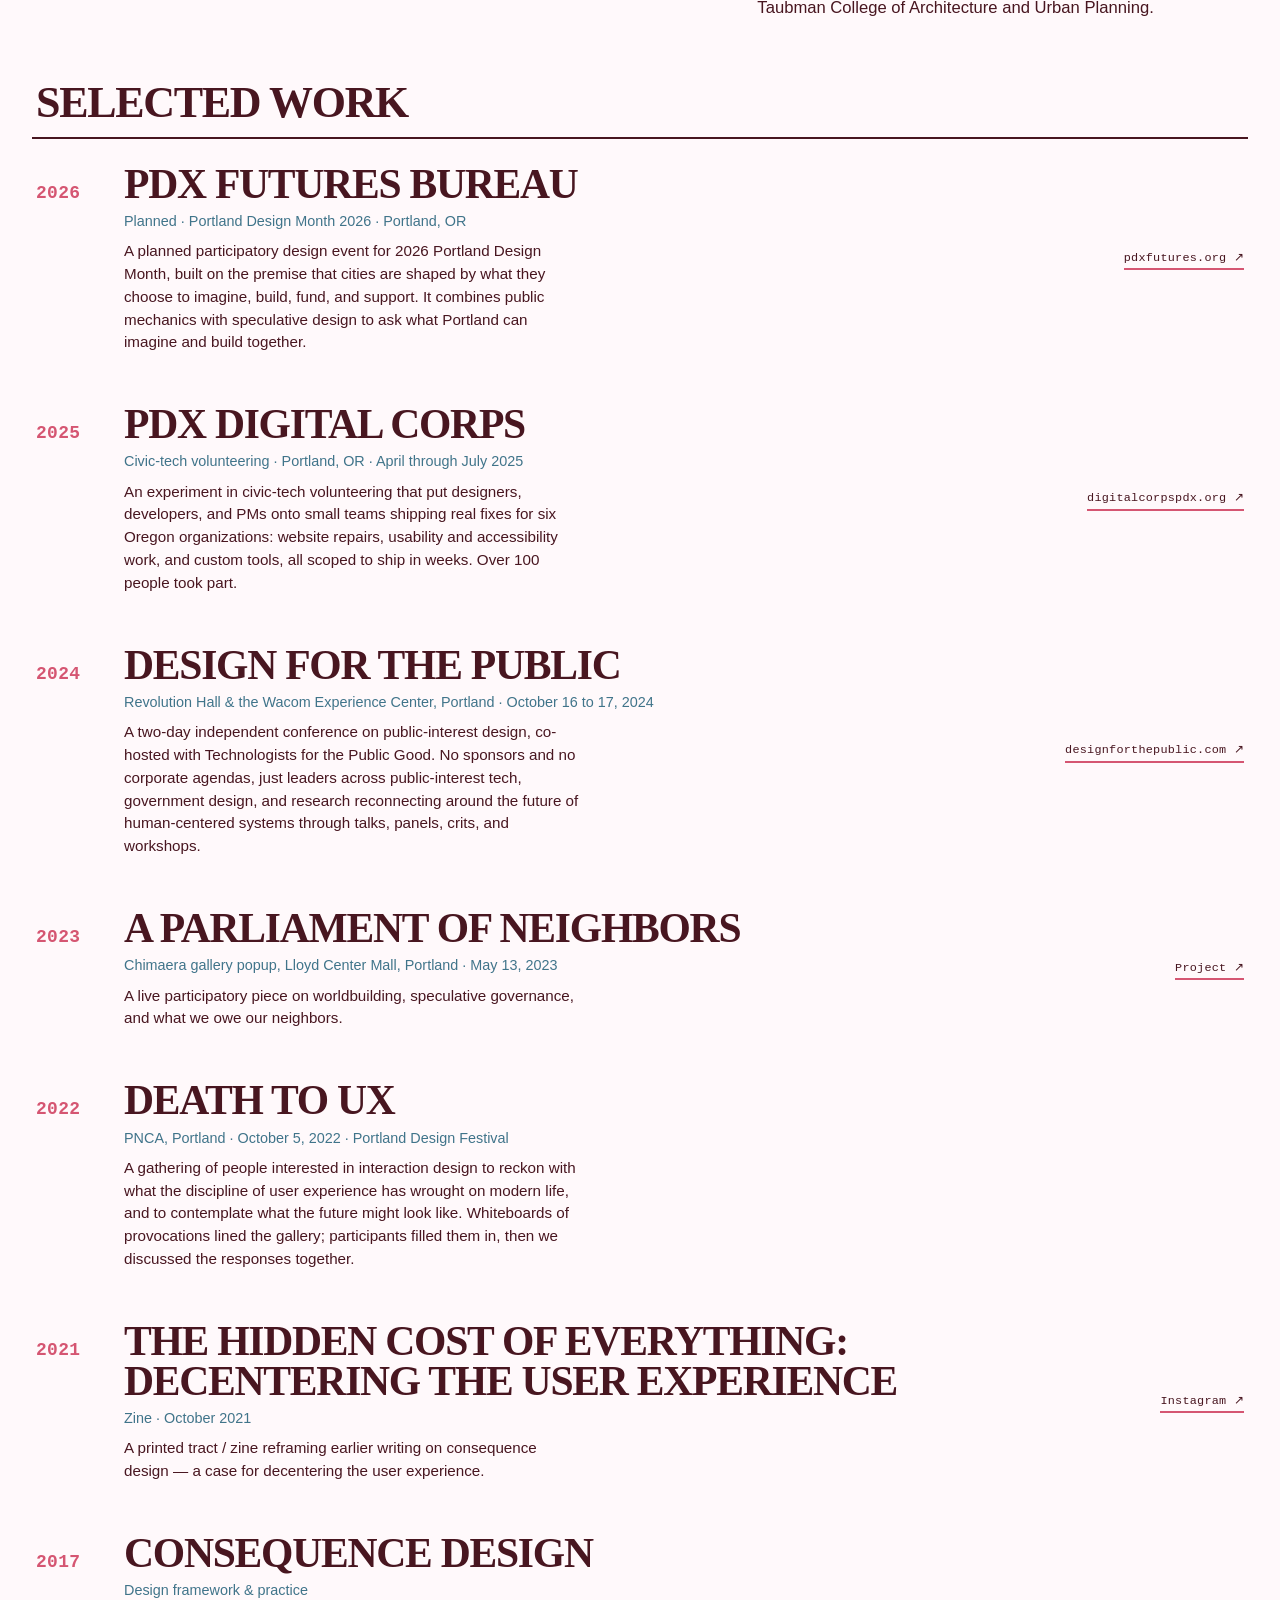
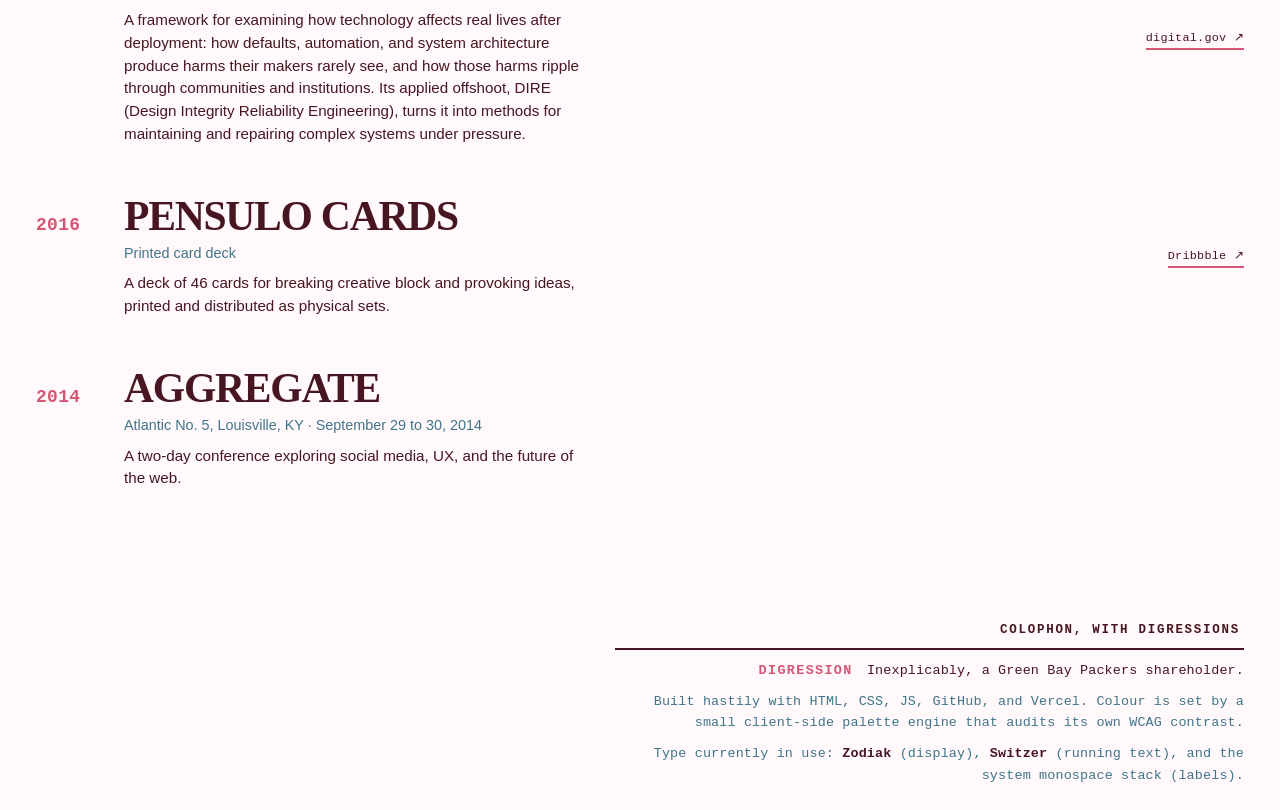
==== commit 46faf20e: "Revise About bio on Thinking Weapons to match ronbronson.dev/about.html Replaces the public-mechanic" ====
--- a/index.html
+++ b/index.html
@@ -75,8 +75,10 @@
             <img src="studio.jpg" alt="Ron Bronson leading a participatory design workshop" loading="lazy" onerror="this.style.display='none'" />
           </figure>
           <div class="about__text">
-            <p>Ron Bronson is an interaction architect pioneering the practice of public mechanics, a design framework focused on how public services actually function, how decisions become legible, and how trust is sustained in civic life.</p>
-            <p>By introducing speculative design and iterative delivery, he demystifies complex systems and helps organizations move from intent to implementation. He specializes in building long-term organizational capacity, resolving deep coordination breakdowns, and closing the latency gap between top-down policy intent and lived, on-the-ground outcomes.</p>
+            <p>Ron Bronson (b. Plainfield, New Jersey) is a critical urbanist, speculative designer, and writer. His practice fuses social and financial engineering. His practice studies the everyday frictions of daily life to ask how we&rsquo;re meant to live in a world permanently distorted by disruptive technologies and how those impacts scale downward to how people are made to live inside systems they did not design: forms, feeds, defaults, categories, queues, third-party platforms, and the disintermediation of platformisation.</p>
+            <p>With a background in web development and broad approach to human-centered design, his practice seeks to identify and name the unwritten rules of bureaucracies and daily life. Bronson&rsquo;s mediums range from card decks, digital artifacts, and participatory design events.</p>
+            <p>He is the author of <em>The Hidden Cost of Everything: Decentering the User Experience</em> (2021). He has spoken at design and tech events around the globe, including in Oslo, Barcelona, Cape Town, Toronto, and Vancouver, and lectured at universities including Indiana University, Portland State University, George Fox University, the Massachusetts College of Art and Design, and the Art Academy of Latvia.</p>
+            <p>His speculative and participatory work includes <em>Pensulo</em> (2015), <em>Death to UX</em> (2022), <em>A Parliament of Neighbors</em> (2023), and <em>Manipulation Engineering</em> (2024). He is an Assistant Professor of Practice in Urban Technology at the University of Michigan&rsquo;s Taubman College of Architecture and Urban Planning.</p>
           </div>
         </div>
       </section>
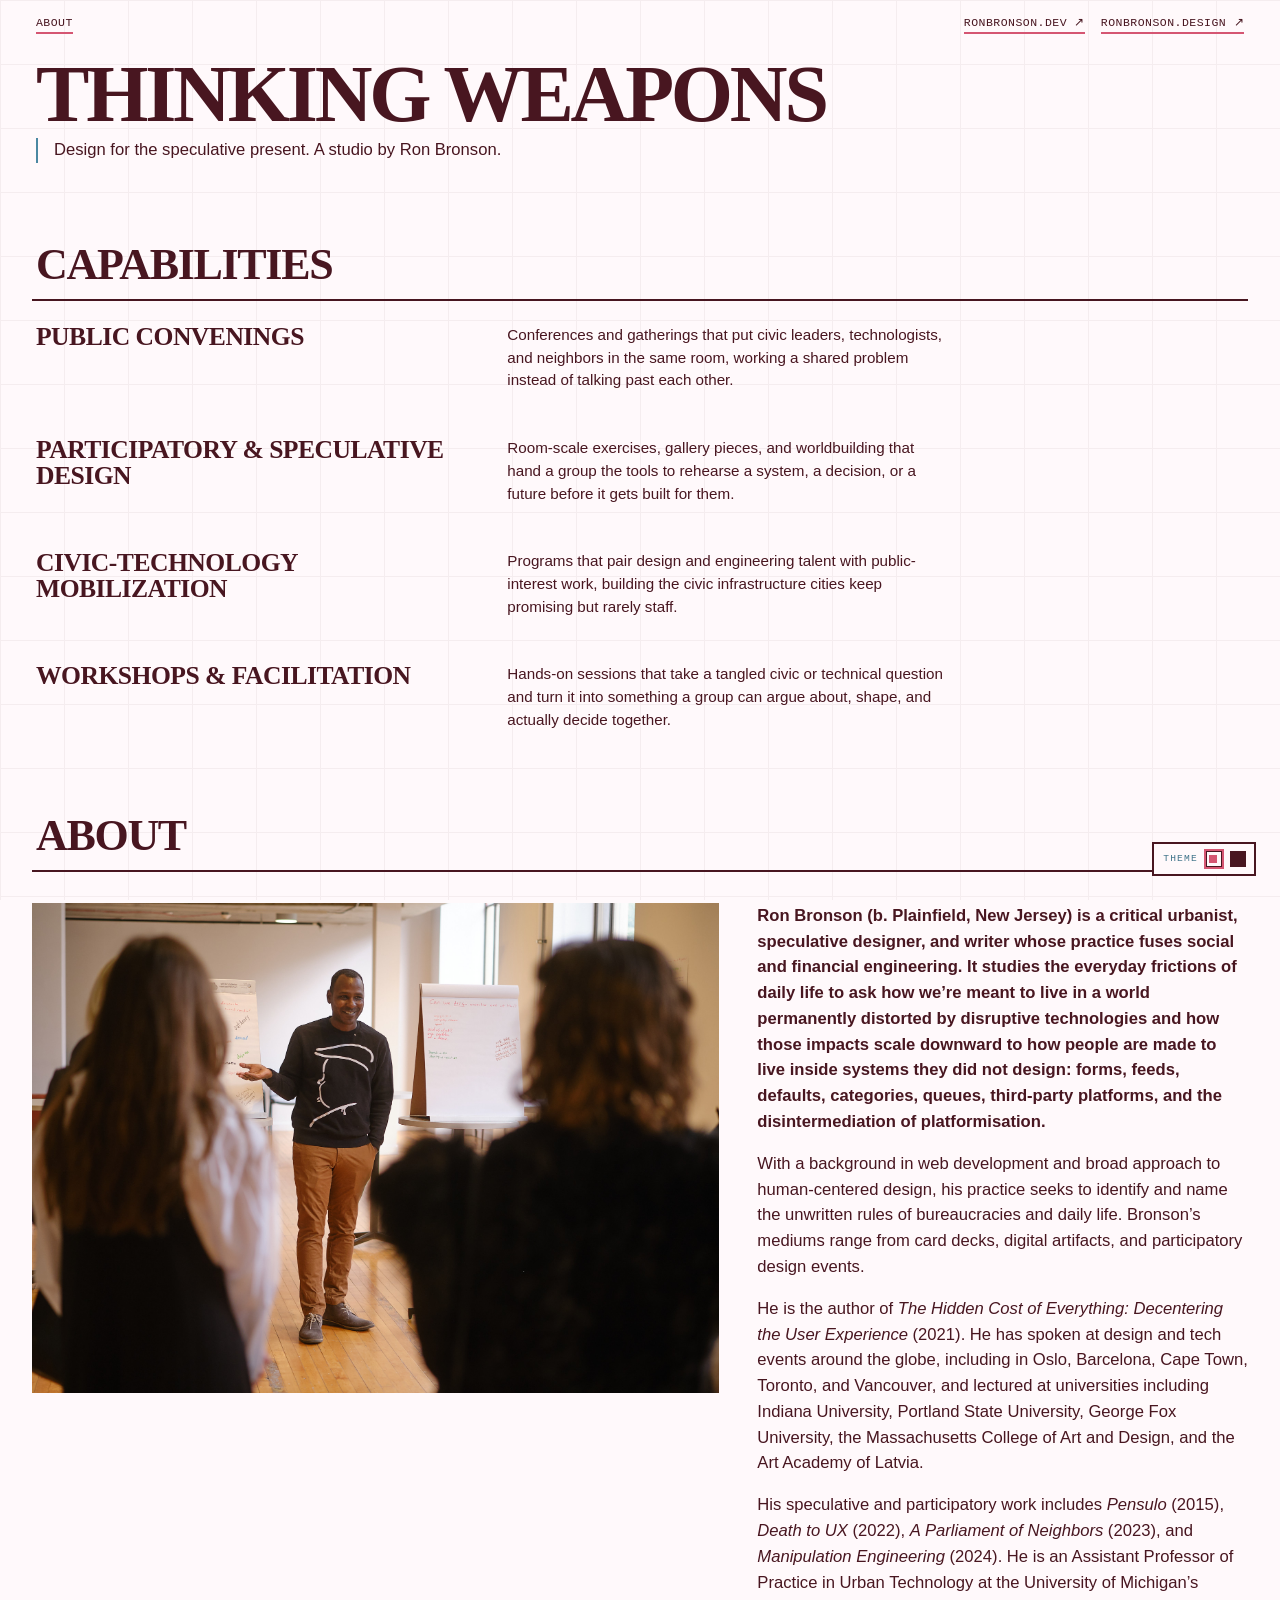
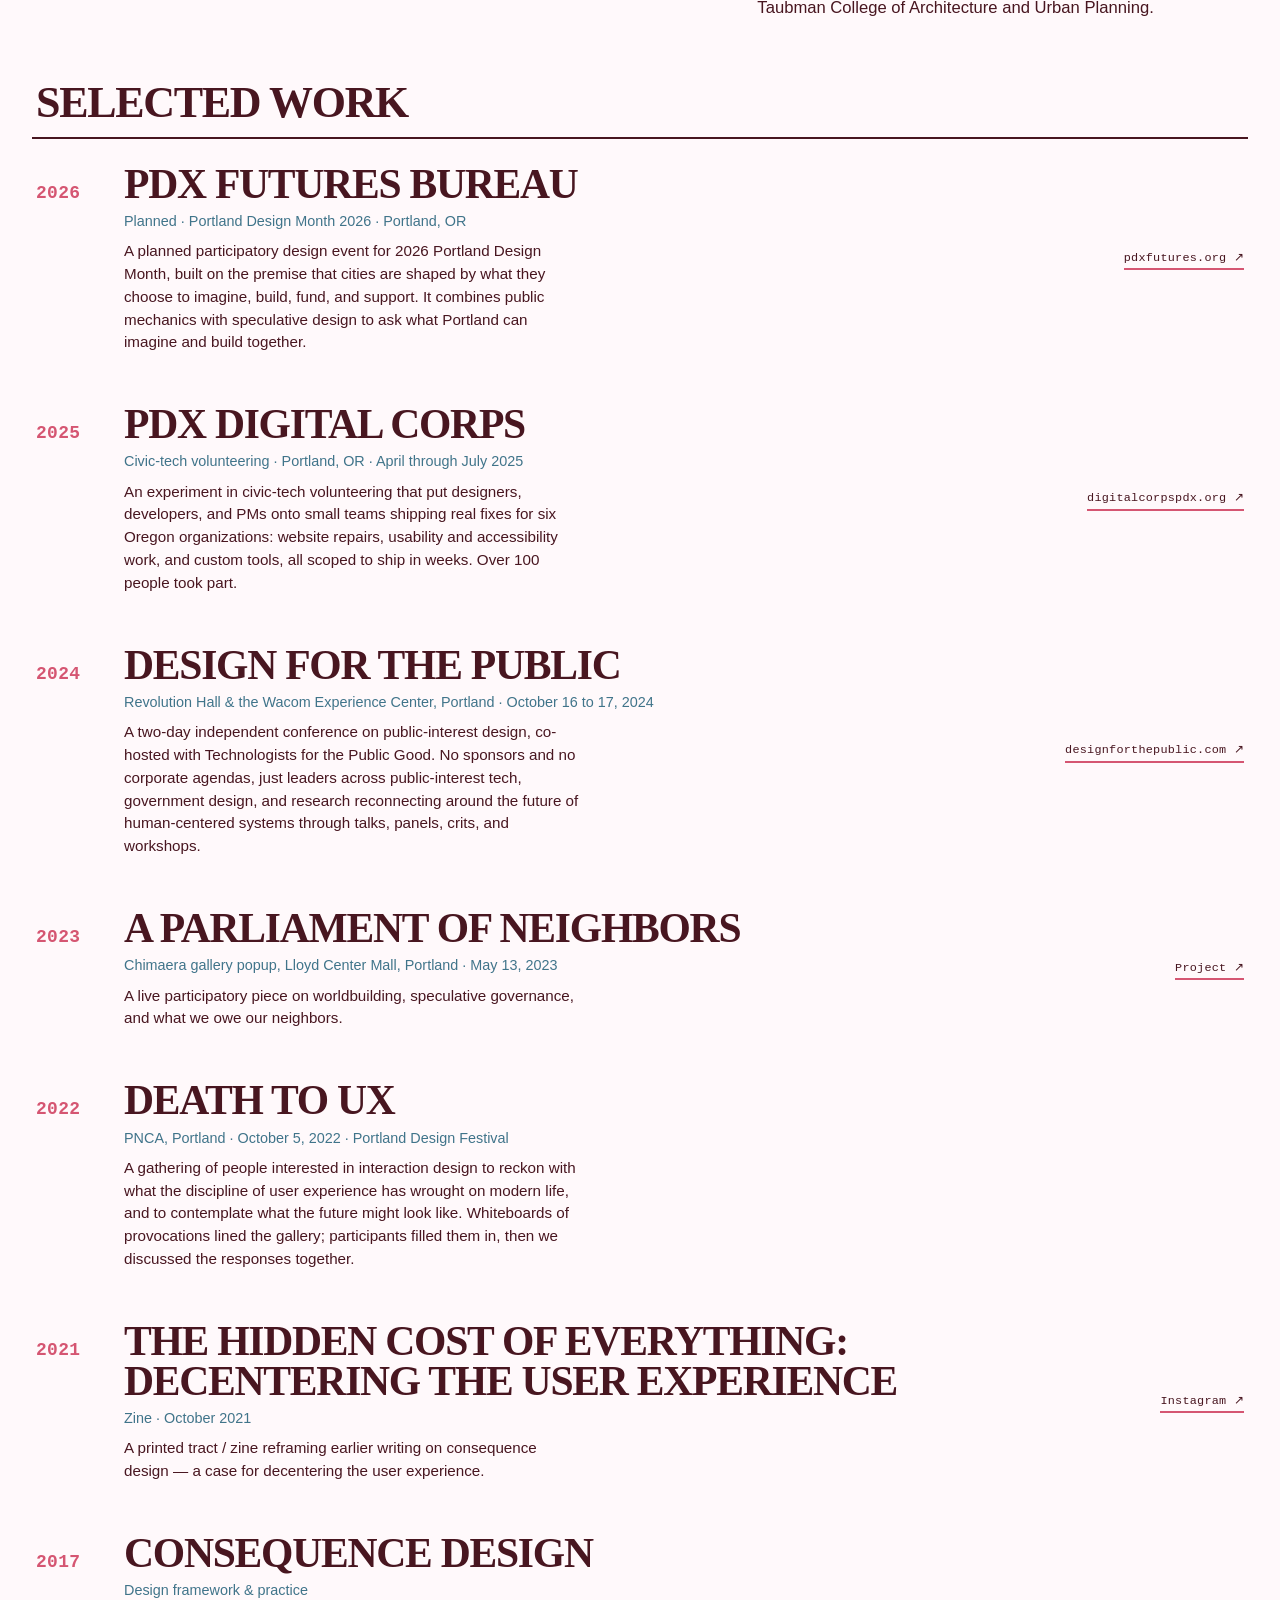
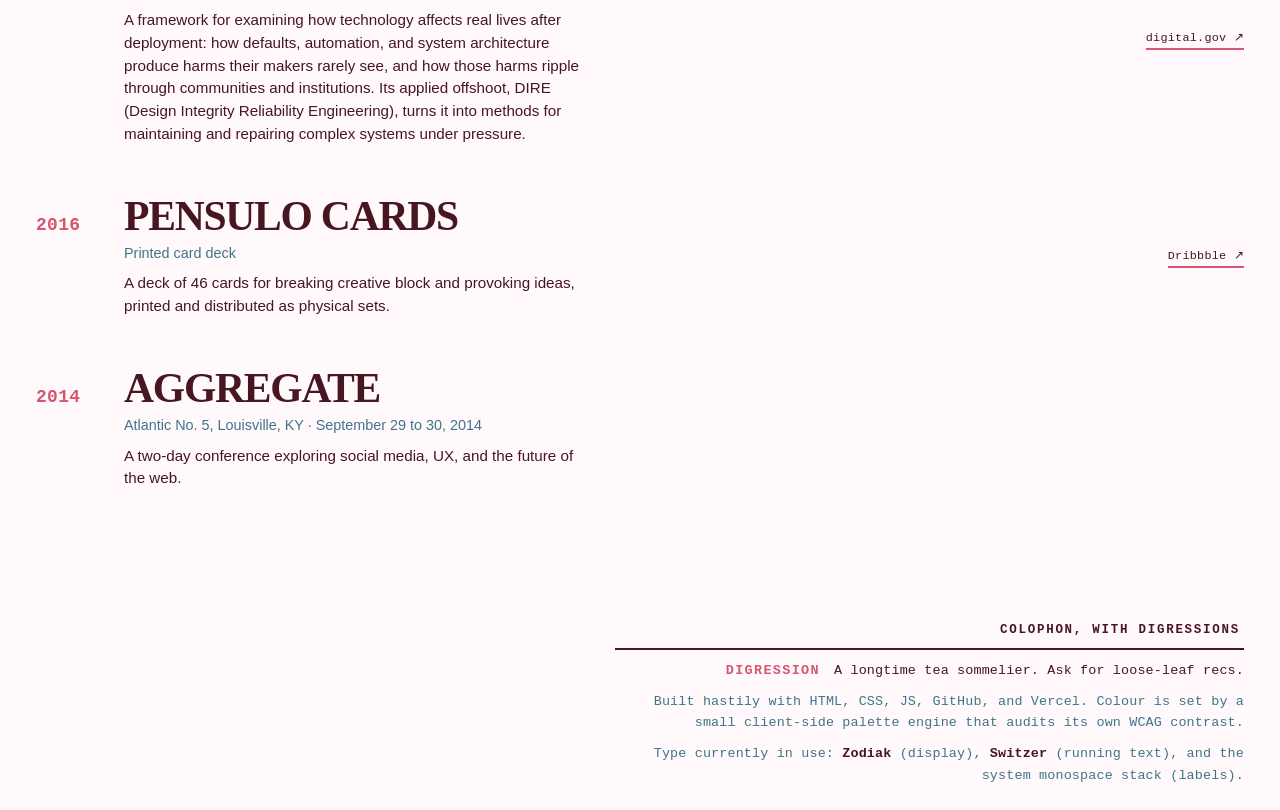
==== commit c7a7b672: "Smooth repeated "His practice" in About bio Merge the two consecutive "His practice" sentences into " ====
--- a/index.html
+++ b/index.html
@@ -75,7 +75,7 @@
             <img src="studio.jpg" alt="Ron Bronson leading a participatory design workshop" loading="lazy" onerror="this.style.display='none'" />
           </figure>
           <div class="about__text">
-            <p>Ron Bronson (b. Plainfield, New Jersey) is a critical urbanist, speculative designer, and writer. His practice fuses social and financial engineering. His practice studies the everyday frictions of daily life to ask how we&rsquo;re meant to live in a world permanently distorted by disruptive technologies and how those impacts scale downward to how people are made to live inside systems they did not design: forms, feeds, defaults, categories, queues, third-party platforms, and the disintermediation of platformisation.</p>
+            <p>Ron Bronson (b. Plainfield, New Jersey) is a critical urbanist, speculative designer, and writer whose practice fuses social and financial engineering. It studies the everyday frictions of daily life to ask how we&rsquo;re meant to live in a world permanently distorted by disruptive technologies and how those impacts scale downward to how people are made to live inside systems they did not design: forms, feeds, defaults, categories, queues, third-party platforms, and the disintermediation of platformisation.</p>
             <p>With a background in web development and broad approach to human-centered design, his practice seeks to identify and name the unwritten rules of bureaucracies and daily life. Bronson&rsquo;s mediums range from card decks, digital artifacts, and participatory design events.</p>
             <p>He is the author of <em>The Hidden Cost of Everything: Decentering the User Experience</em> (2021). He has spoken at design and tech events around the globe, including in Oslo, Barcelona, Cape Town, Toronto, and Vancouver, and lectured at universities including Indiana University, Portland State University, George Fox University, the Massachusetts College of Art and Design, and the Art Academy of Latvia.</p>
             <p>His speculative and participatory work includes <em>Pensulo</em> (2015), <em>Death to UX</em> (2022), <em>A Parliament of Neighbors</em> (2023), and <em>Manipulation Engineering</em> (2024). He is an Assistant Professor of Practice in Urban Technology at the University of Michigan&rsquo;s Taubman College of Architecture and Urban Planning.</p>
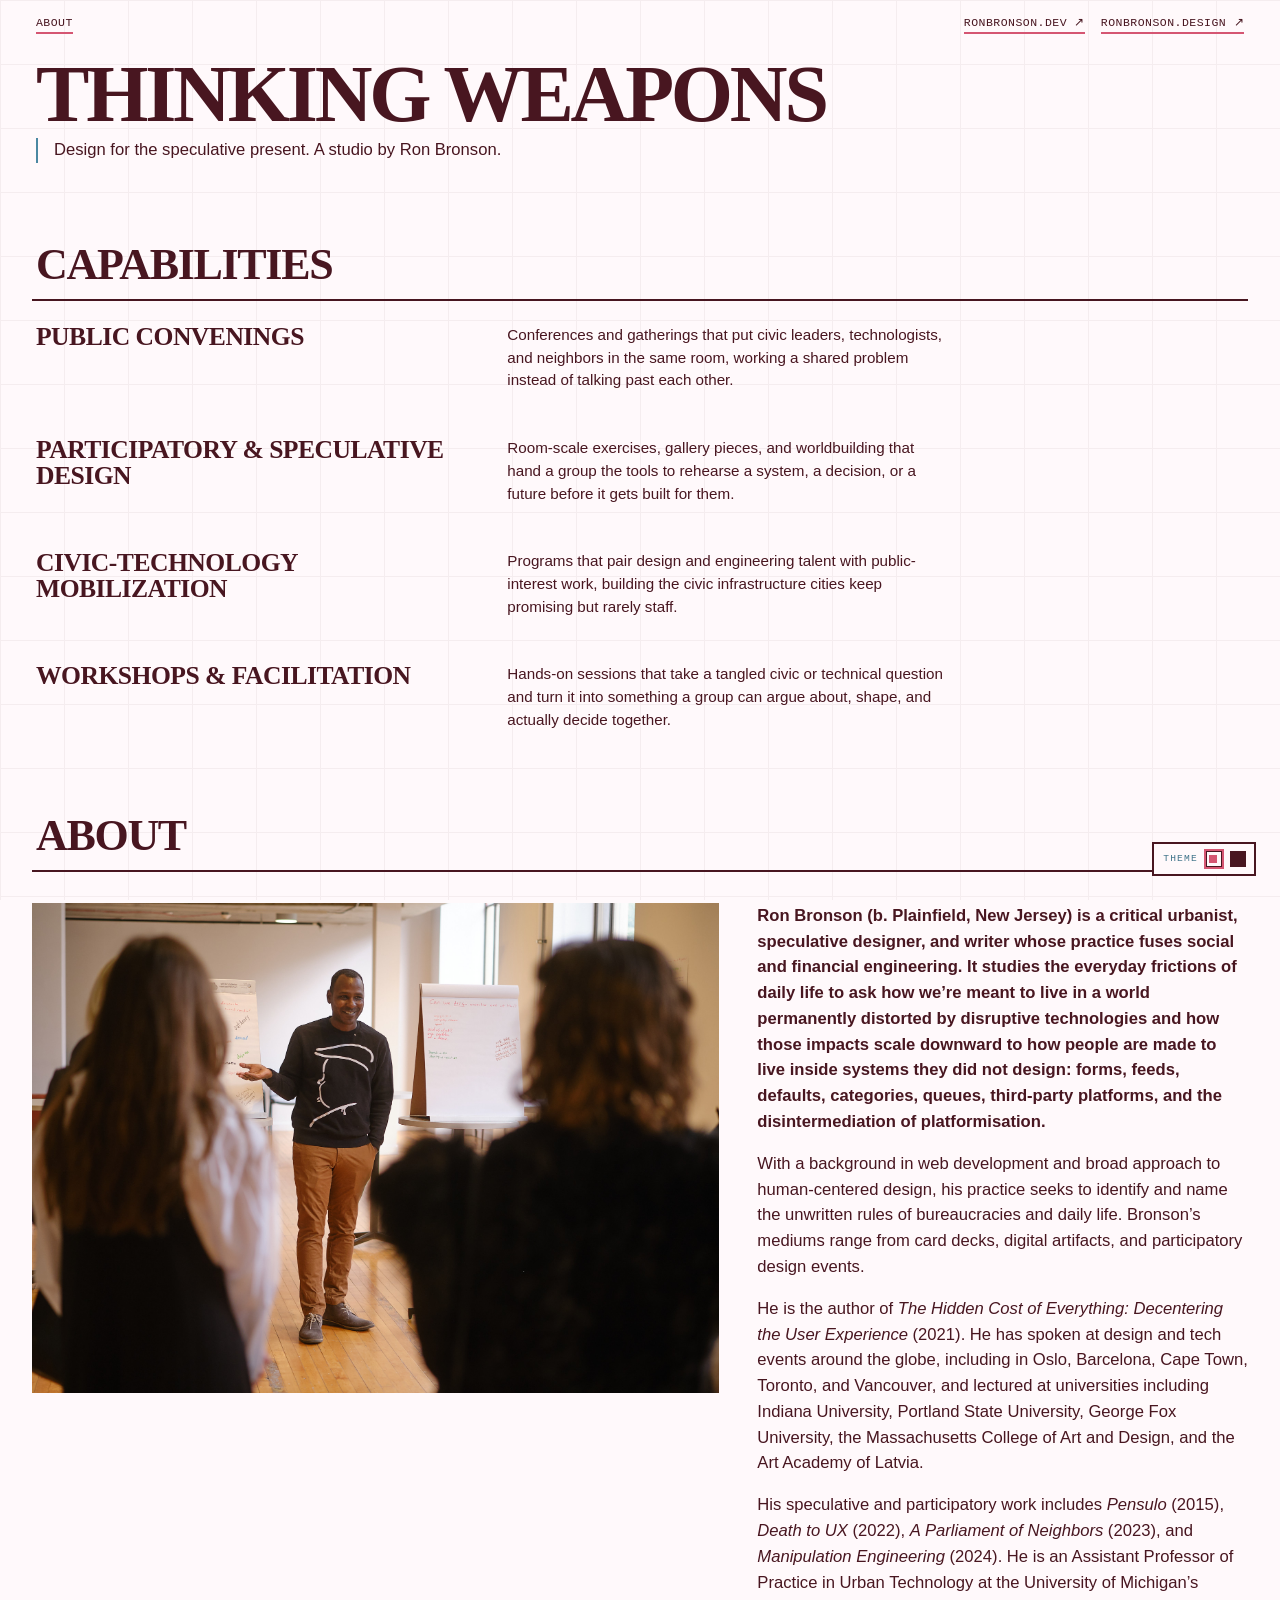
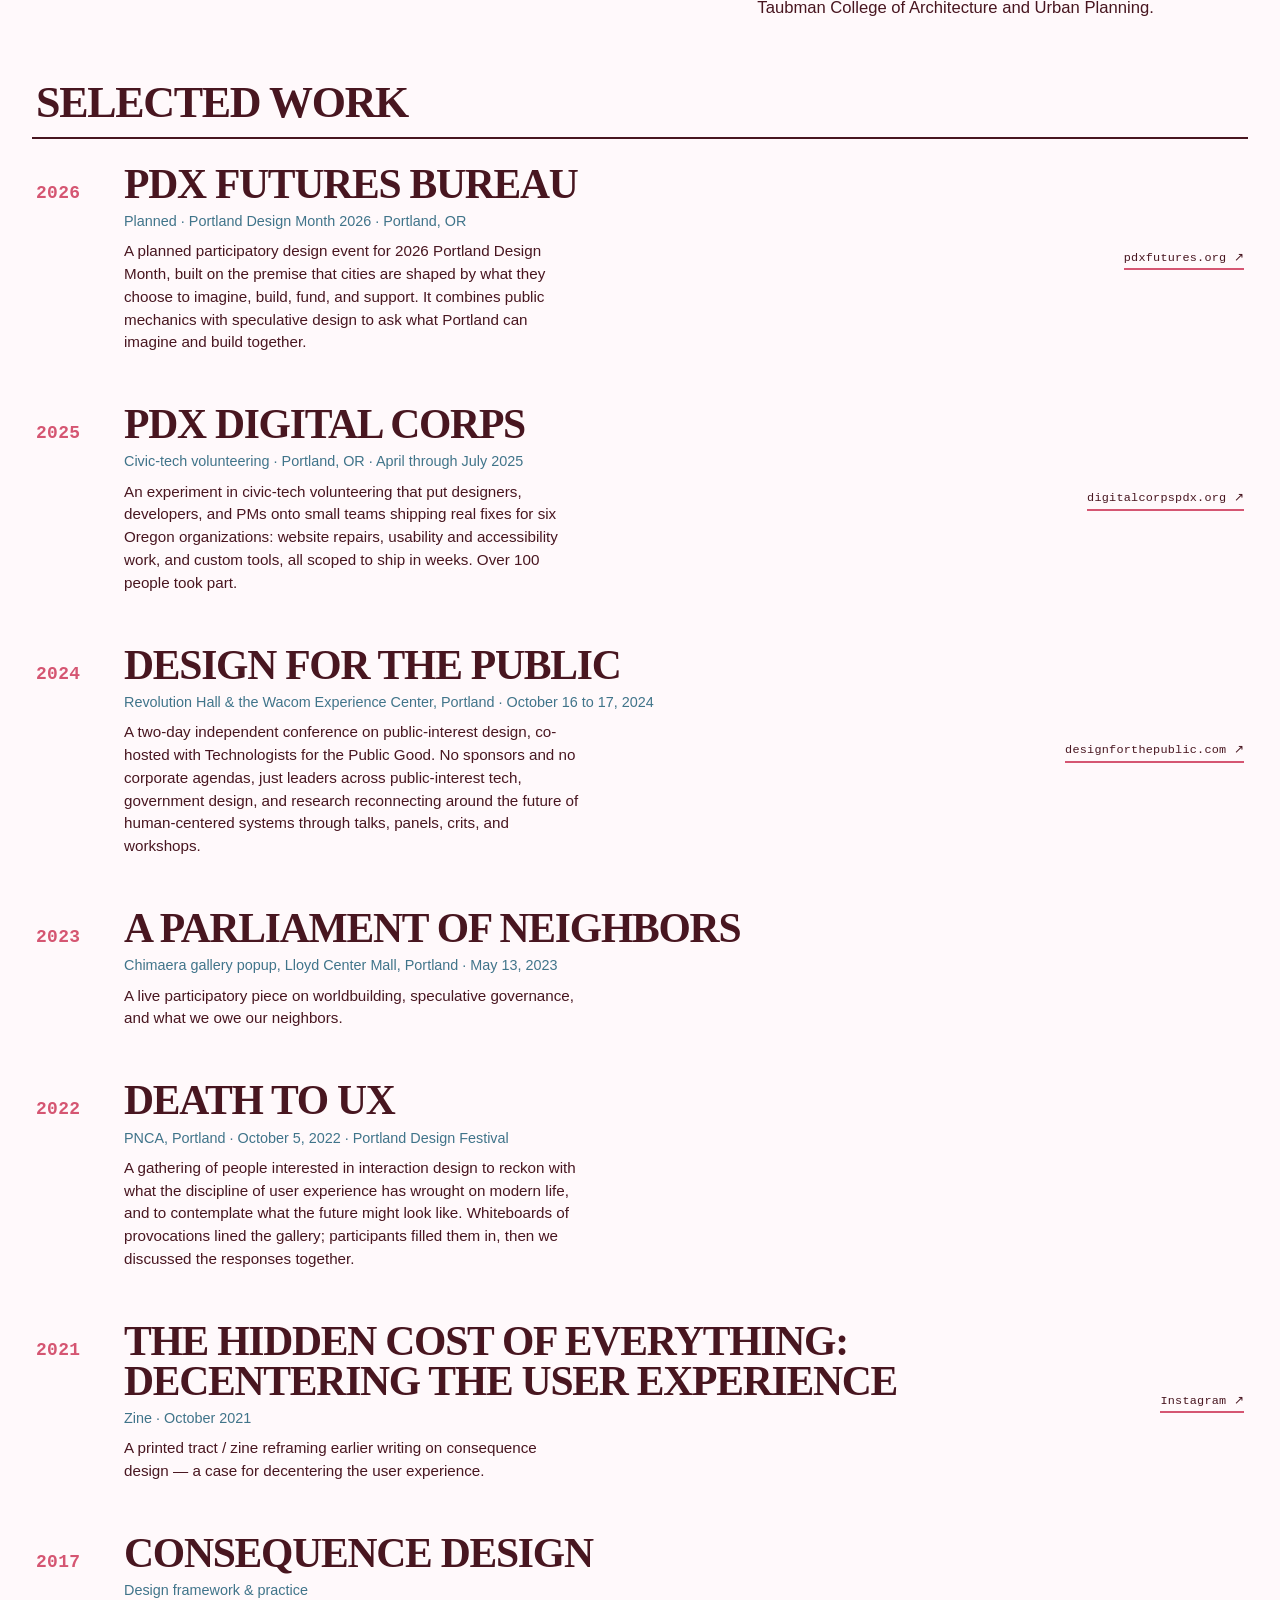
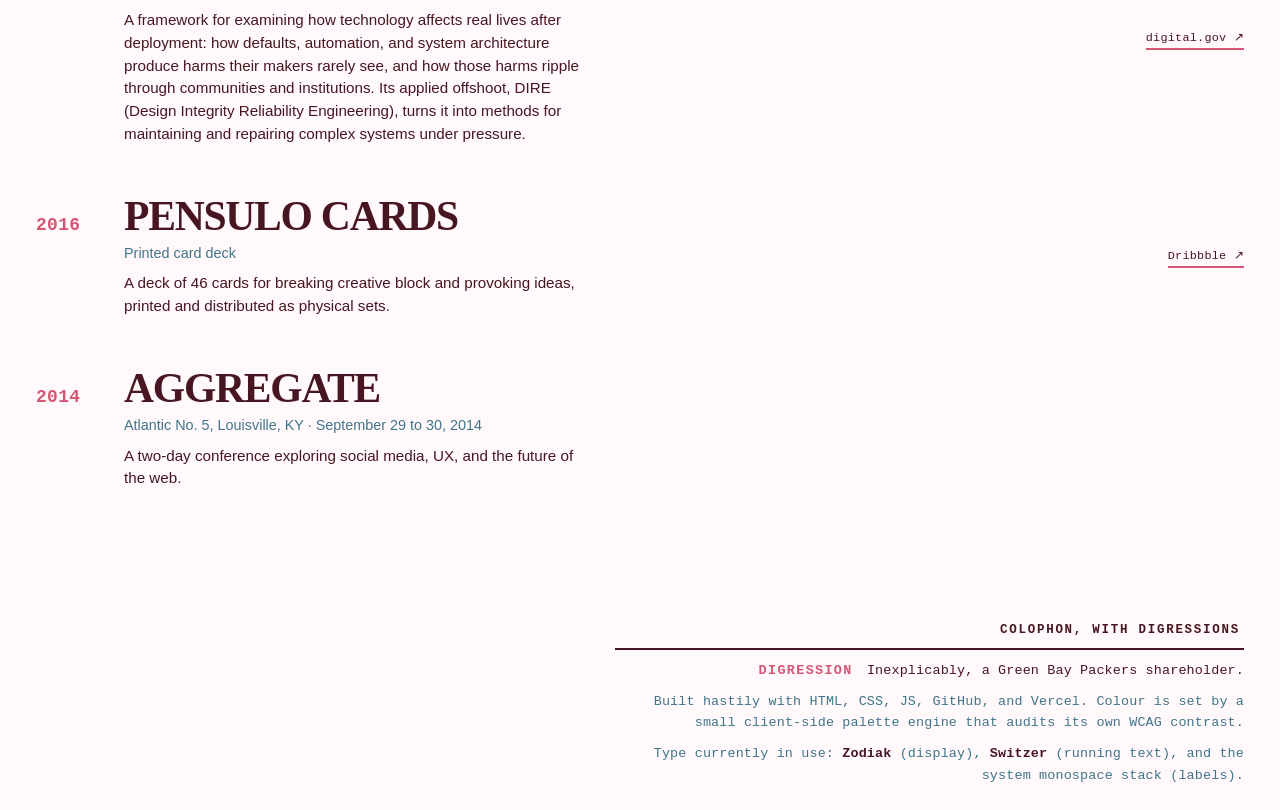
==== commit 734ca166: "A Parliament of Neighbors: drop the dead link, add an anchor The Project link pointed at ronbronson." ====
--- a/index.html
+++ b/index.html
@@ -117,14 +117,13 @@
             <a class="event__link" href="https://designforthepublic.com" target="_blank" rel="noopener">designforthepublic.com &#8599;</a>
           </li>
 
-          <li class="event">
+          <li class="event" id="parliament-of-neighbors">
             <span class="event__year">2023</span>
             <div class="event__body">
               <h3 class="event__title">A Parliament of Neighbors</h3>
               <p class="event__place">Chimaera gallery popup, Lloyd Center Mall, Portland &middot; May 13, 2023</p>
               <p class="event__desc">A live participatory piece on worldbuilding, speculative governance, and what we owe our neighbors.</p>
             </div>
-            <a class="event__link" href="https://www.ronbronson.dev/projects/parliament-of-neighbors.html" target="_blank" rel="noopener">Project &#8599;</a>
           </li>
 
           <li class="event">
